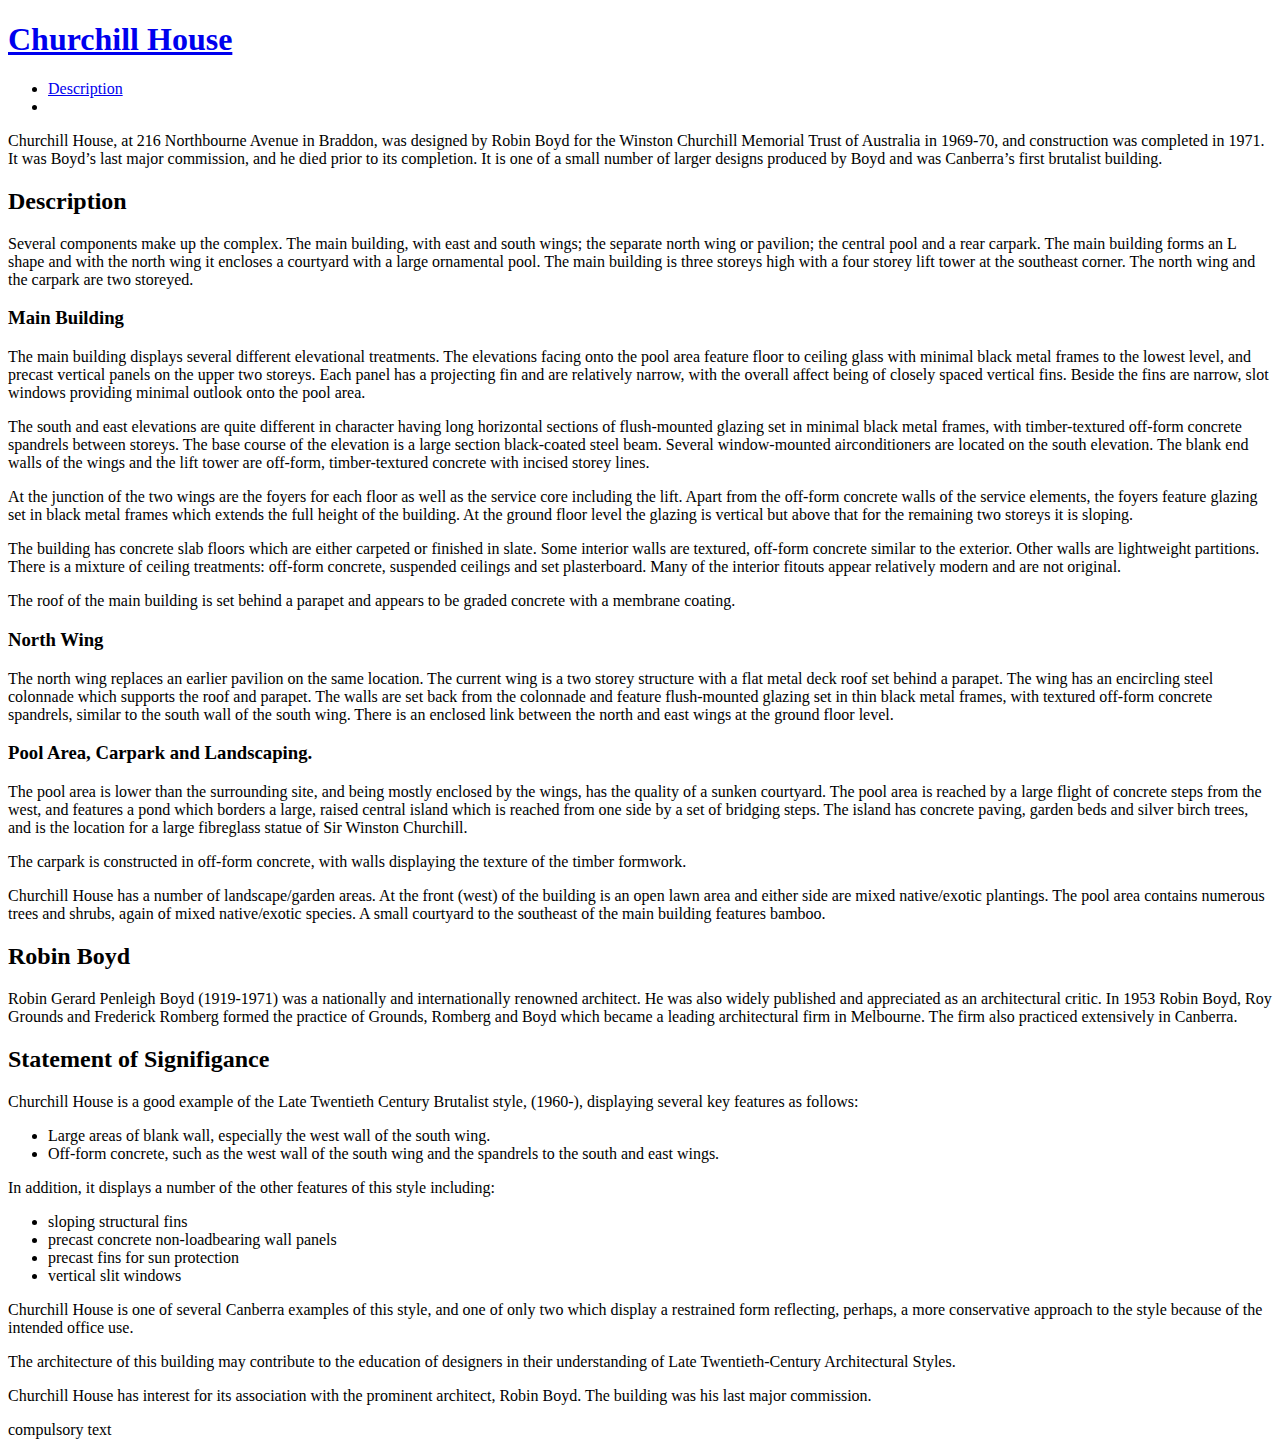
==== site/index.html @ 31e1cc90 "update - week 4" ====
<!DOCTYPE html>
<html lang="en">

<head>
	<title>Churchill House</title>
	<meta charset="utf-8">
	<!-- Meta tag to specify character set - the characters used to display text (encoding) -->
</head>

<body>

	<header>
		<h1><a href="index.html">Churchill House</a></h1>
		<ul>
			<li><a href="description.html">Description</a></li>
			<li></li>
		</ul>
	</header>

	<main>

		<p>Churchill House, at 216 Northbourne Avenue in Braddon, was designed by Robin Boyd for the Winston Churchill Memorial Trust of Australia in 1969-70, and construction was completed in 1971. It was Boyd’s last major commission, and he died prior to its completion. It is one of a small number of larger designs produced by Boyd and was Canberra’s first brutalist building.</p>

		<h2>Description</h2>

		<p>Several components make up the complex. The main building, with east and south wings; the separate north wing or pavilion; the central pool and a rear carpark. The main building forms an L shape and with the north wing it encloses a courtyard with a large ornamental pool. The main building is three storeys high with a four storey lift tower at the southeast corner. The north wing and the carpark are two storeyed.</p>

		<h3>Main Building</h3>

		<p>The main building displays several different elevational treatments. The elevations facing onto the pool area feature floor to ceiling glass with minimal black metal frames to the lowest level, and precast vertical panels on the upper two storeys. Each panel has a projecting fin and are relatively narrow, with the overall affect being of closely spaced vertical fins. Beside the fins are narrow, slot windows providing minimal outlook onto the pool area.</p>

		<p>The south and east elevations are quite different in character having long horizontal sections of flush-mounted glazing set in minimal black metal frames, with timber-textured off-form concrete spandrels between storeys. The base course of the elevation is a large section black-coated steel beam. Several window-mounted airconditioners are located on the south elevation. The blank end walls of the wings and the lift tower are off-form, timber-textured concrete with incised storey lines.</p>

		<p>At the junction of the two wings are the foyers for each floor as well as the service core including the lift. Apart from the off-form concrete walls of the service elements, the foyers feature glazing set in black metal frames which extends the full height of the building. At the ground floor level the glazing is vertical but above that for the remaining two storeys it is sloping.</p>

		<p>The building has concrete slab floors which are either carpeted or finished in slate. Some interior walls are textured, off-form concrete similar to the exterior. Other walls are lightweight partitions. There is a mixture of ceiling treatments: off-form concrete, suspended ceilings and set plasterboard. Many of the interior fitouts appear relatively modern and are not original.</p>

		<p>The roof of the main building is set behind a parapet and appears to be graded concrete with a membrane coating.</p>


		<h3>North Wing</h3>

		<p>The north wing replaces an earlier pavilion on the same location. The current wing is a two storey structure with a flat metal deck roof set behind a parapet. The wing has an encircling steel colonnade which supports the roof and parapet. The walls are set back from the colonnade and feature flush-mounted glazing set in thin black metal frames, with textured off-form concrete spandrels, similar to the south wall of the south wing. There is an enclosed link between the north and east wings at the ground floor level.</p>


		<h3>Pool Area, Carpark and Landscaping.</h3>

		<p>The pool area is lower than the surrounding site, and being mostly enclosed by the wings, has the quality of a sunken courtyard. The pool area is reached by a large flight of concrete steps from the west, and features a pond which borders a large, raised central island which is reached from one side by a set of bridging steps. The island has concrete paving, garden beds and silver birch trees, and is the location for a large fibreglass statue of Sir Winston Churchill.</p>

		<p>The carpark is constructed in off-form concrete, with walls displaying the texture of the timber formwork.</p>

		<p>Churchill House has a number of landscape/garden areas. At the front (west) of the building is an open lawn area and either side are mixed native/exotic plantings. The pool area contains numerous trees and shrubs, again of mixed native/exotic species. A small courtyard to the southeast of the main building features bamboo.</p>

		<h2>Robin Boyd</h2>
		
		<p>Robin Gerard Penleigh Boyd (1919-1971) was a nationally and internationally renowned architect. He was also widely published and appreciated as an architectural critic. In 1953 Robin Boyd, Roy Grounds and Frederick Romberg formed the practice of Grounds, Romberg and Boyd which became a leading architectural firm in Melbourne. The firm also practiced extensively in Canberra.</p>

		<h2>Statement of Signifigance</h2>

		<p>Churchill House is a good example of the Late Twentieth Century Brutalist style, (1960-), displaying several key features as follows:</p>

		<ul>
			<li>Large areas of blank wall, especially the west wall of the south wing.</li>
			<li>Off-form concrete, such as the west wall of the south wing and the spandrels to the south and east wings.</li>
		</ul>

		<p>In addition, it displays a number of the other features of this style including:</p>
		<ul>
			<li>sloping structural fins</li>
			<li>precast concrete non-loadbearing wall panels</li>
			<li>precast fins for sun protection</li>
			<li>vertical slit windows</li>
		</ul>
		<p>Churchill House is one of several Canberra examples of this style, and one of only two which display a restrained form reflecting, perhaps, a more conservative approach to the style because of the intended office use.</p>

		<p>The architecture of this building may contribute to the education of designers in their understanding of Late Twentieth-Century Architectural Styles.</p>

		<p>Churchill House has interest for its association with the prominent architect, Robin Boyd. The building was his last major commission.</p>
	</main>

	<footer><p>compulsory text</p></footer>

</body>
</html>
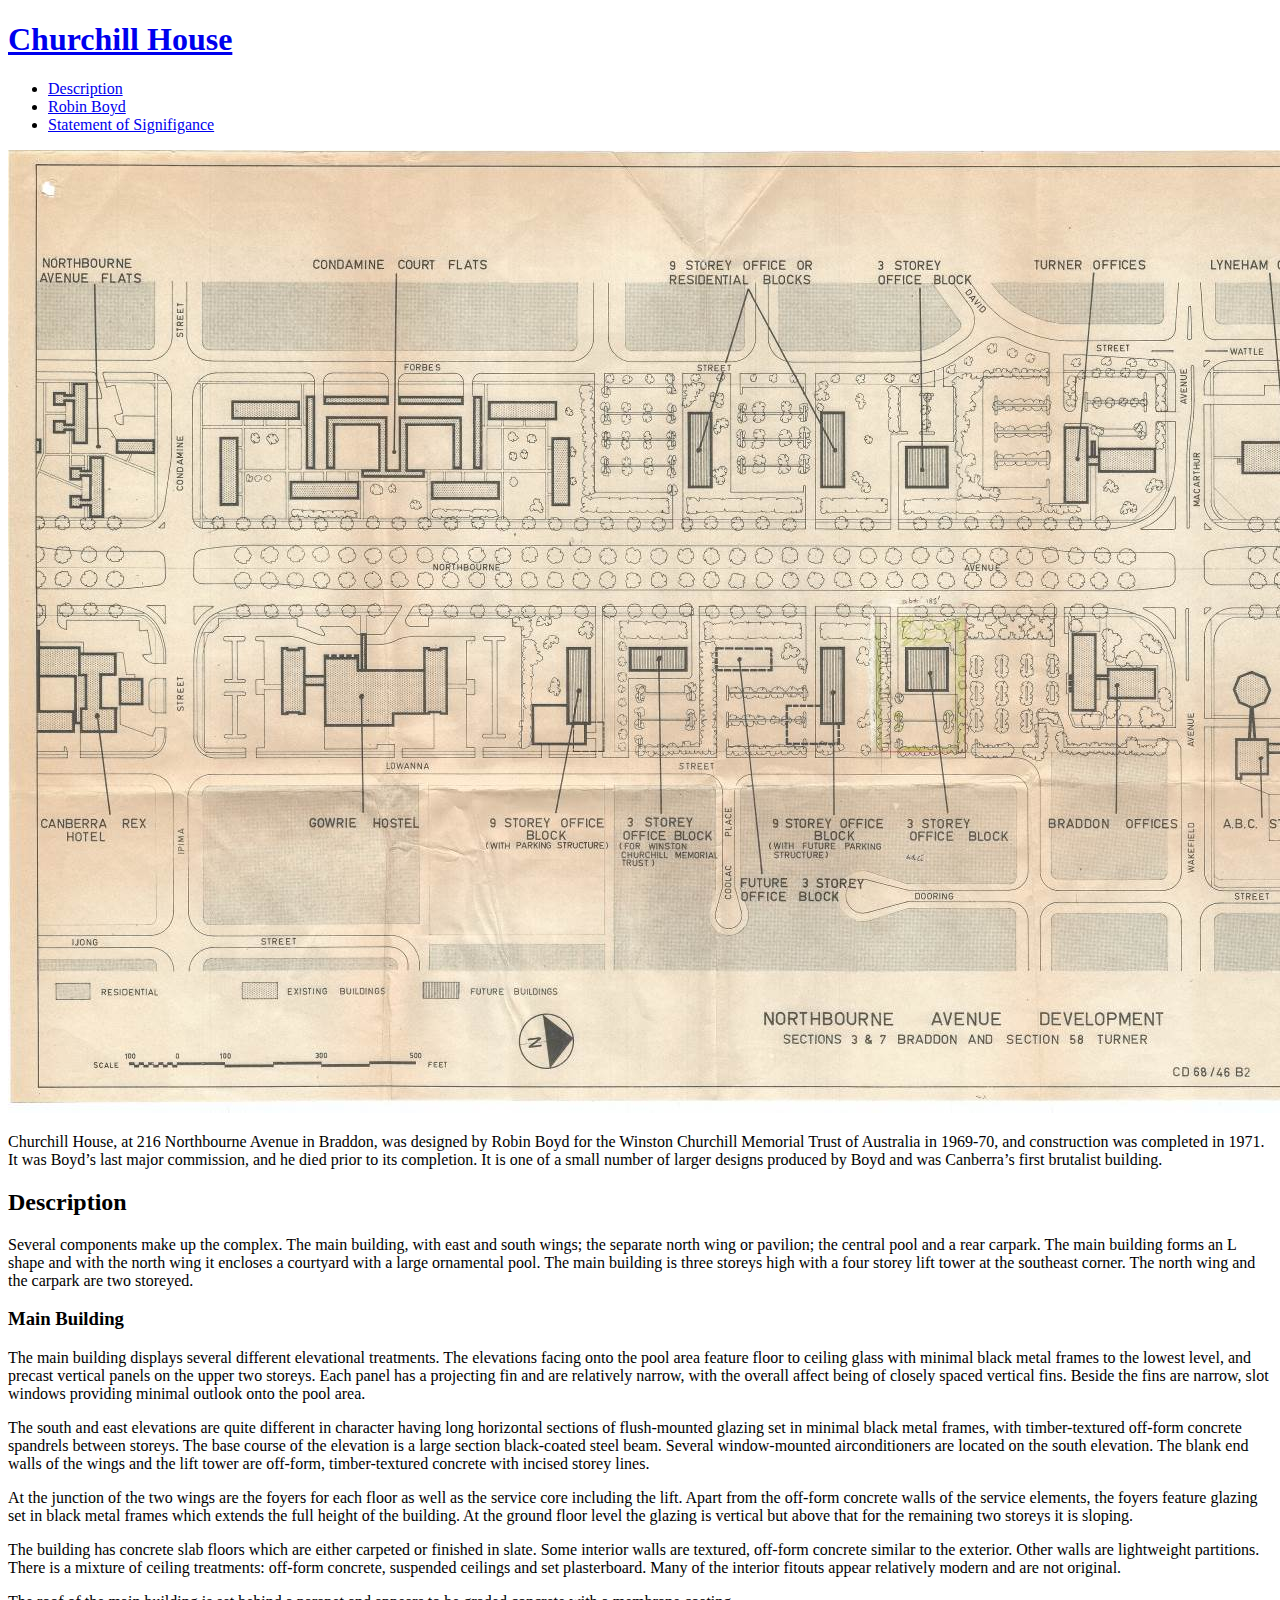
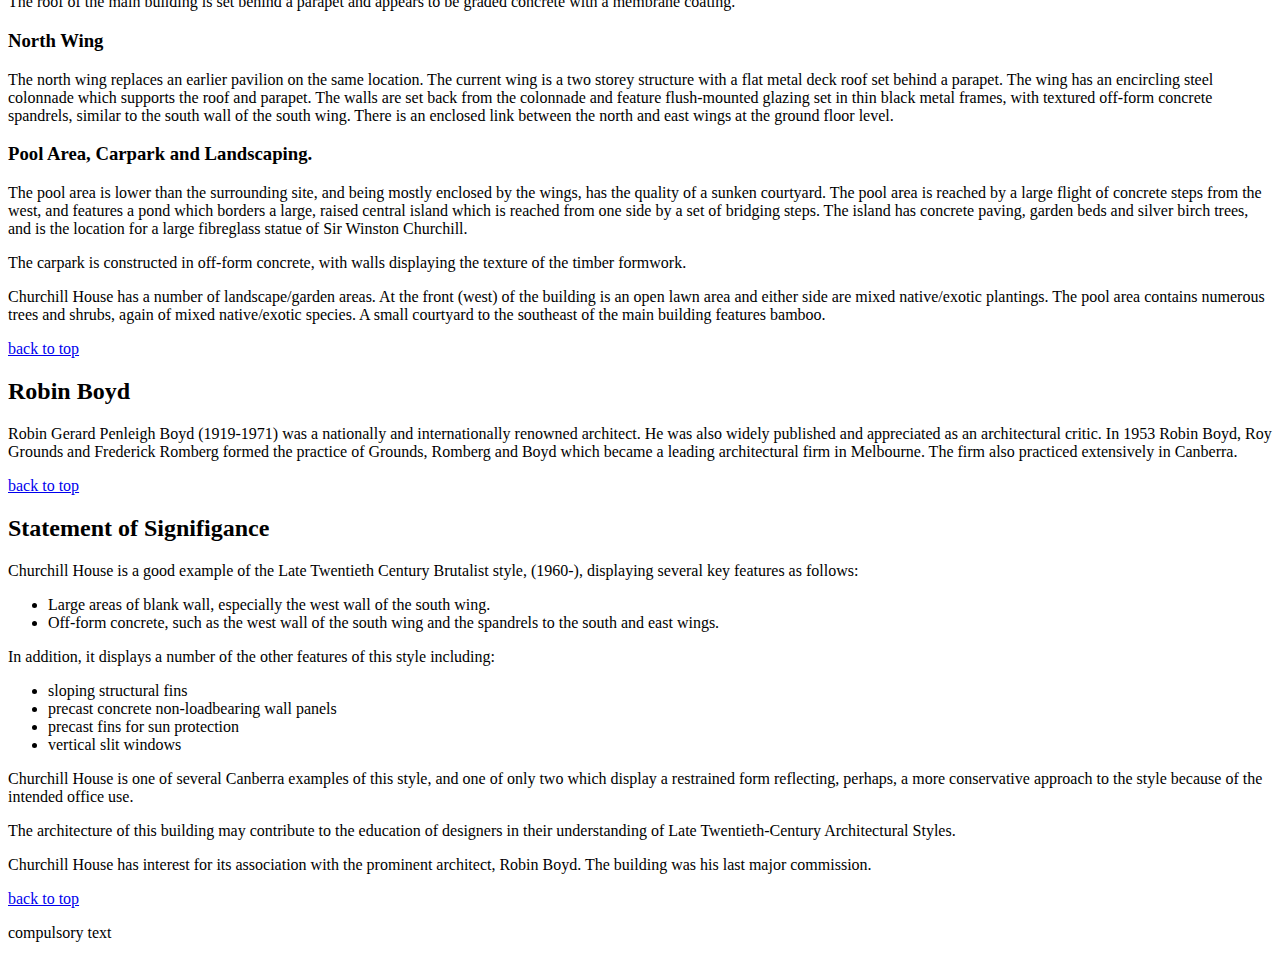
==== commit 5667d18f: "update week 5" ====
--- a/site/index.html
+++ b/site/index.html
@@ -12,70 +12,83 @@
 	<header>
 		<h1><a href="index.html">Churchill House</a></h1>
 		<ul>
-			<li><a href="description.html">Description</a></li>
-			<li></li>
+			<li><a href="#description">Description</a></li>
+			<li><a href="#robin-boyd">Robin Boyd</a></li>
+			<li><a href="#statement-of-signifigance">Statement of Signifigance</a></li>
 		</ul>
 	</header>
+
+	<div>
+		<img title="tooltip" alt="Churchill House development plan." src="assets/img/churchill-house-1.jpg">
+	</div>
 
 	<main>
 
 		<p>Churchill House, at 216 Northbourne Avenue in Braddon, was designed by Robin Boyd for the Winston Churchill Memorial Trust of Australia in 1969-70, and construction was completed in 1971. It was Boyd’s last major commission, and he died prior to its completion. It is one of a small number of larger designs produced by Boyd and was Canberra’s first brutalist building.</p>
+		
+		<section>
+			<h2 id="description">Description</h2>
 
-		<h2>Description</h2>
+			<p>Several components make up the complex. The main building, with east and south wings; the separate north wing or pavilion; the central pool and a rear carpark. The main building forms an L shape and with the north wing it encloses a courtyard with a large ornamental pool. The main building is three storeys high with a four storey lift tower at the southeast corner. The north wing and the carpark are two storeyed.</p>
 
-		<p>Several components make up the complex. The main building, with east and south wings; the separate north wing or pavilion; the central pool and a rear carpark. The main building forms an L shape and with the north wing it encloses a courtyard with a large ornamental pool. The main building is three storeys high with a four storey lift tower at the southeast corner. The north wing and the carpark are two storeyed.</p>
+			<h3>Main Building</h3>
 
-		<h3>Main Building</h3>
+			<p>The main building displays several different elevational treatments. The elevations facing onto the pool area feature floor to ceiling glass with minimal black metal frames to the lowest level, and precast vertical panels on the upper two storeys. Each panel has a projecting fin and are relatively narrow, with the overall affect being of closely spaced vertical fins. Beside the fins are narrow, slot windows providing minimal outlook onto the pool area.</p>
 
-		<p>The main building displays several different elevational treatments. The elevations facing onto the pool area feature floor to ceiling glass with minimal black metal frames to the lowest level, and precast vertical panels on the upper two storeys. Each panel has a projecting fin and are relatively narrow, with the overall affect being of closely spaced vertical fins. Beside the fins are narrow, slot windows providing minimal outlook onto the pool area.</p>
+			<p>The south and east elevations are quite different in character having long horizontal sections of flush-mounted glazing set in minimal black metal frames, with timber-textured off-form concrete spandrels between storeys. The base course of the elevation is a large section black-coated steel beam. Several window-mounted airconditioners are located on the south elevation. The blank end walls of the wings and the lift tower are off-form, timber-textured concrete with incised storey lines.</p>
 
-		<p>The south and east elevations are quite different in character having long horizontal sections of flush-mounted glazing set in minimal black metal frames, with timber-textured off-form concrete spandrels between storeys. The base course of the elevation is a large section black-coated steel beam. Several window-mounted airconditioners are located on the south elevation. The blank end walls of the wings and the lift tower are off-form, timber-textured concrete with incised storey lines.</p>
+			<p>At the junction of the two wings are the foyers for each floor as well as the service core including the lift. Apart from the off-form concrete walls of the service elements, the foyers feature glazing set in black metal frames which extends the full height of the building. At the ground floor level the glazing is vertical but above that for the remaining two storeys it is sloping.</p>
 
-		<p>At the junction of the two wings are the foyers for each floor as well as the service core including the lift. Apart from the off-form concrete walls of the service elements, the foyers feature glazing set in black metal frames which extends the full height of the building. At the ground floor level the glazing is vertical but above that for the remaining two storeys it is sloping.</p>
+			<p>The building has concrete slab floors which are either carpeted or finished in slate. Some interior walls are textured, off-form concrete similar to the exterior. Other walls are lightweight partitions. There is a mixture of ceiling treatments: off-form concrete, suspended ceilings and set plasterboard. Many of the interior fitouts appear relatively modern and are not original.</p>
 
-		<p>The building has concrete slab floors which are either carpeted or finished in slate. Some interior walls are textured, off-form concrete similar to the exterior. Other walls are lightweight partitions. There is a mixture of ceiling treatments: off-form concrete, suspended ceilings and set plasterboard. Many of the interior fitouts appear relatively modern and are not original.</p>
-
-		<p>The roof of the main building is set behind a parapet and appears to be graded concrete with a membrane coating.</p>
+			<p>The roof of the main building is set behind a parapet and appears to be graded concrete with a membrane coating.</p>
 
 
-		<h3>North Wing</h3>
+			<h3>North Wing</h3>
 
-		<p>The north wing replaces an earlier pavilion on the same location. The current wing is a two storey structure with a flat metal deck roof set behind a parapet. The wing has an encircling steel colonnade which supports the roof and parapet. The walls are set back from the colonnade and feature flush-mounted glazing set in thin black metal frames, with textured off-form concrete spandrels, similar to the south wall of the south wing. There is an enclosed link between the north and east wings at the ground floor level.</p>
+			<p>The north wing replaces an earlier pavilion on the same location. The current wing is a two storey structure with a flat metal deck roof set behind a parapet. The wing has an encircling steel colonnade which supports the roof and parapet. The walls are set back from the colonnade and feature flush-mounted glazing set in thin black metal frames, with textured off-form concrete spandrels, similar to the south wall of the south wing. There is an enclosed link between the north and east wings at the ground floor level.</p>
 
 
-		<h3>Pool Area, Carpark and Landscaping.</h3>
+			<h3>Pool Area, Carpark and Landscaping.</h3>
 
-		<p>The pool area is lower than the surrounding site, and being mostly enclosed by the wings, has the quality of a sunken courtyard. The pool area is reached by a large flight of concrete steps from the west, and features a pond which borders a large, raised central island which is reached from one side by a set of bridging steps. The island has concrete paving, garden beds and silver birch trees, and is the location for a large fibreglass statue of Sir Winston Churchill.</p>
+			<p>The pool area is lower than the surrounding site, and being mostly enclosed by the wings, has the quality of a sunken courtyard. The pool area is reached by a large flight of concrete steps from the west, and features a pond which borders a large, raised central island which is reached from one side by a set of bridging steps. The island has concrete paving, garden beds and silver birch trees, and is the location for a large fibreglass statue of Sir Winston Churchill.</p>
 
-		<p>The carpark is constructed in off-form concrete, with walls displaying the texture of the timber formwork.</p>
+			<p>The carpark is constructed in off-form concrete, with walls displaying the texture of the timber formwork.</p>
 
-		<p>Churchill House has a number of landscape/garden areas. At the front (west) of the building is an open lawn area and either side are mixed native/exotic plantings. The pool area contains numerous trees and shrubs, again of mixed native/exotic species. A small courtyard to the southeast of the main building features bamboo.</p>
+			<p>Churchill House has a number of landscape/garden areas. At the front (west) of the building is an open lawn area and either side are mixed native/exotic plantings. The pool area contains numerous trees and shrubs, again of mixed native/exotic species. A small courtyard to the southeast of the main building features bamboo.</p>
+			<a href="#">back to top</a>
+		</section>
+		<section>
+			<h2 id="robin-boyd">Robin Boyd</h2>
+			
+			<p>Robin Gerard Penleigh Boyd (1919-1971) was a nationally and internationally renowned architect. He was also widely published and appreciated as an architectural critic. In 1953 Robin Boyd, Roy Grounds and Frederick Romberg formed the practice of Grounds, Romberg and Boyd which became a leading architectural firm in Melbourne. The firm also practiced extensively in Canberra.</p>
+			<a href="#">back to top</a>
+		</section>
+		<section>
+			<h2 id="statement-of-signifigance" class="">Statement of Signifigance</h2>
 
-		<h2>Robin Boyd</h2>
-		
-		<p>Robin Gerard Penleigh Boyd (1919-1971) was a nationally and internationally renowned architect. He was also widely published and appreciated as an architectural critic. In 1953 Robin Boyd, Roy Grounds and Frederick Romberg formed the practice of Grounds, Romberg and Boyd which became a leading architectural firm in Melbourne. The firm also practiced extensively in Canberra.</p>
+			<p>Churchill House is a good example of the Late Twentieth Century Brutalist style, (1960-), displaying several key features as follows:</p>
 
-		<h2>Statement of Signifigance</h2>
+			<ul>
+				<li>Large areas of blank wall, especially the west wall of the south wing.</li>
+				<li>Off-form concrete, such as the west wall of the south wing and the spandrels to the south and east wings.</li>
+			</ul>
 
-		<p>Churchill House is a good example of the Late Twentieth Century Brutalist style, (1960-), displaying several key features as follows:</p>
+			<p>In addition, it displays a number of the other features of this style including:</p>
+			<ul>
+				<li>sloping structural fins</li>
+				<li>precast concrete non-loadbearing wall panels</li>
+				<li>precast fins for sun protection</li>
+				<li>vertical slit windows</li>
+			</ul>
+			<p>Churchill House is one of several Canberra examples of this style, and one of only two which display a restrained form reflecting, perhaps, a more conservative approach to the style because of the intended office use.</p>
 
-		<ul>
-			<li>Large areas of blank wall, especially the west wall of the south wing.</li>
-			<li>Off-form concrete, such as the west wall of the south wing and the spandrels to the south and east wings.</li>
-		</ul>
+			<p>The architecture of this building may contribute to the education of designers in their understanding of Late Twentieth-Century Architectural Styles.</p>
 
-		<p>In addition, it displays a number of the other features of this style including:</p>
-		<ul>
-			<li>sloping structural fins</li>
-			<li>precast concrete non-loadbearing wall panels</li>
-			<li>precast fins for sun protection</li>
-			<li>vertical slit windows</li>
-		</ul>
-		<p>Churchill House is one of several Canberra examples of this style, and one of only two which display a restrained form reflecting, perhaps, a more conservative approach to the style because of the intended office use.</p>
+			<p>Churchill House has interest for its association with the prominent architect, Robin Boyd. The building was his last major commission.</p>
 
-		<p>The architecture of this building may contribute to the education of designers in their understanding of Late Twentieth-Century Architectural Styles.</p>
-
-		<p>Churchill House has interest for its association with the prominent architect, Robin Boyd. The building was his last major commission.</p>
+			<a href="#">back to top</a>
+		</section>	
 	</main>
 
 	<footer><p>compulsory text</p></footer>
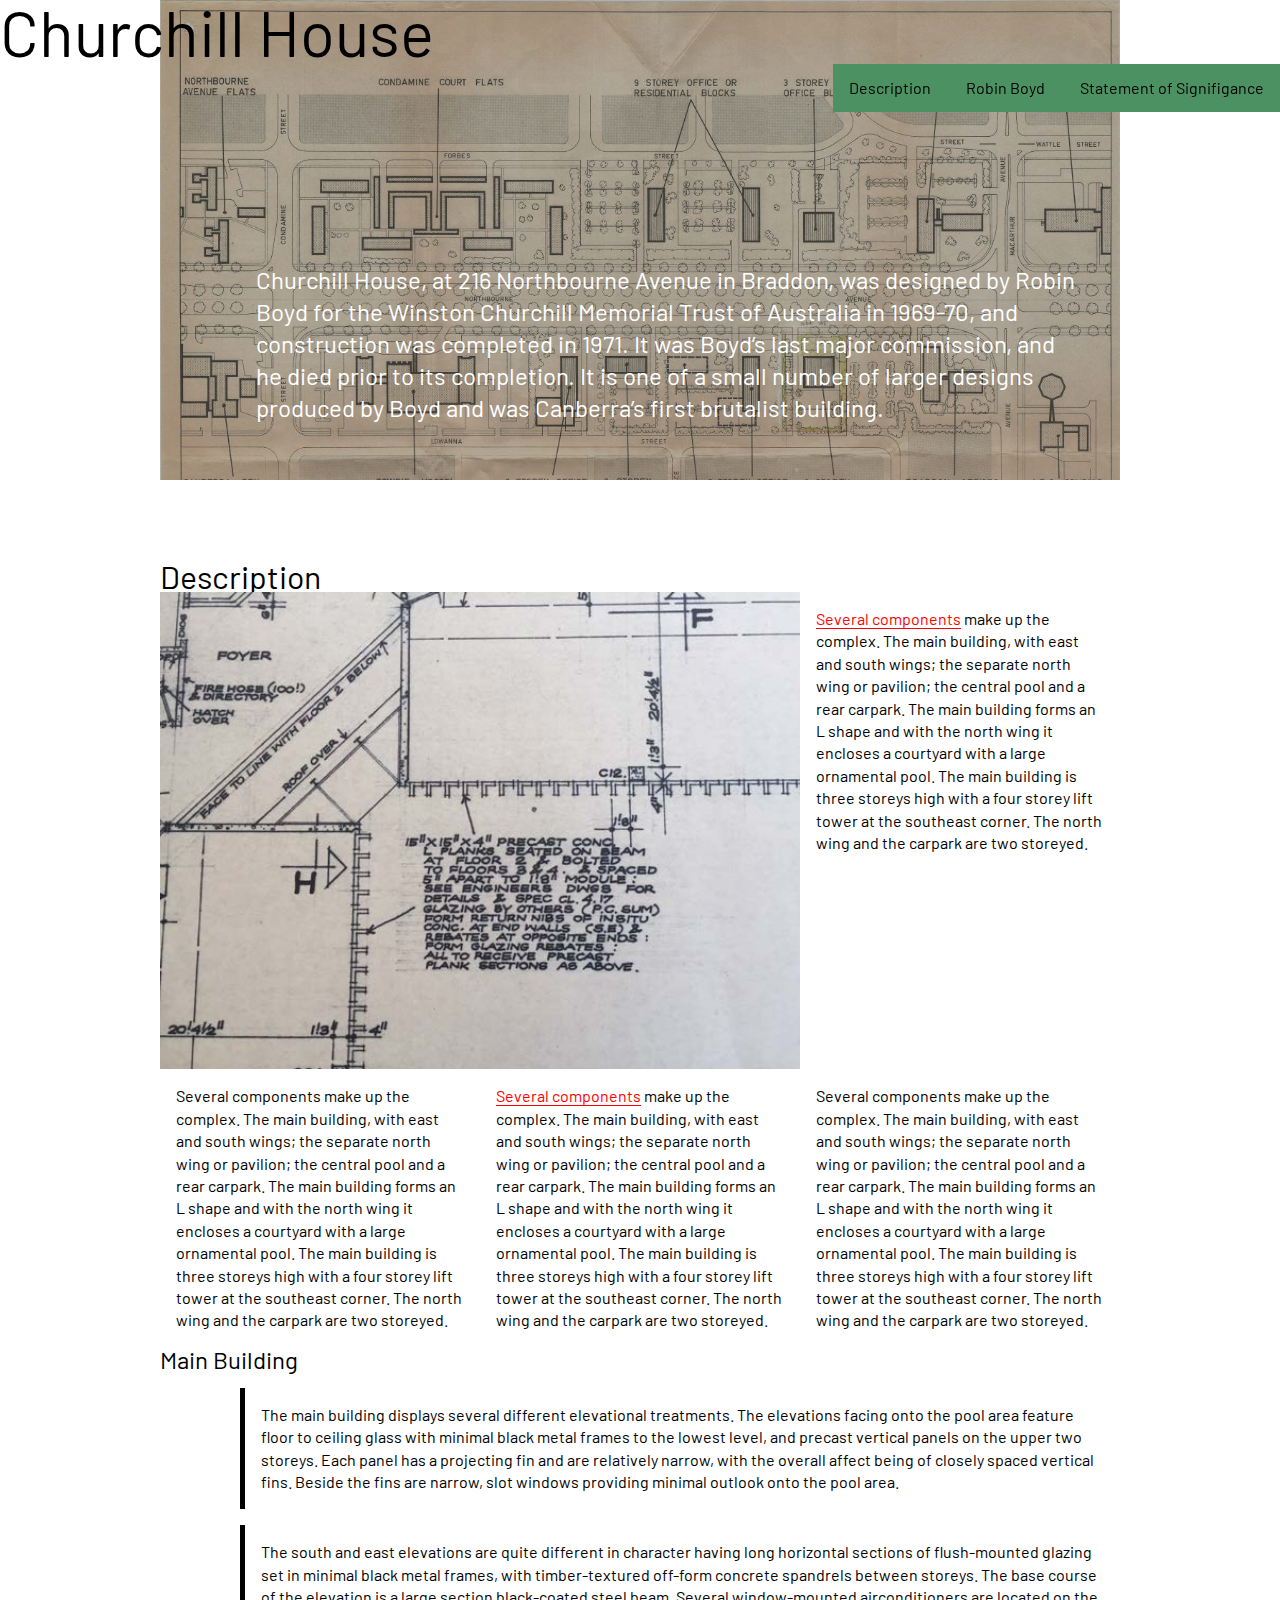
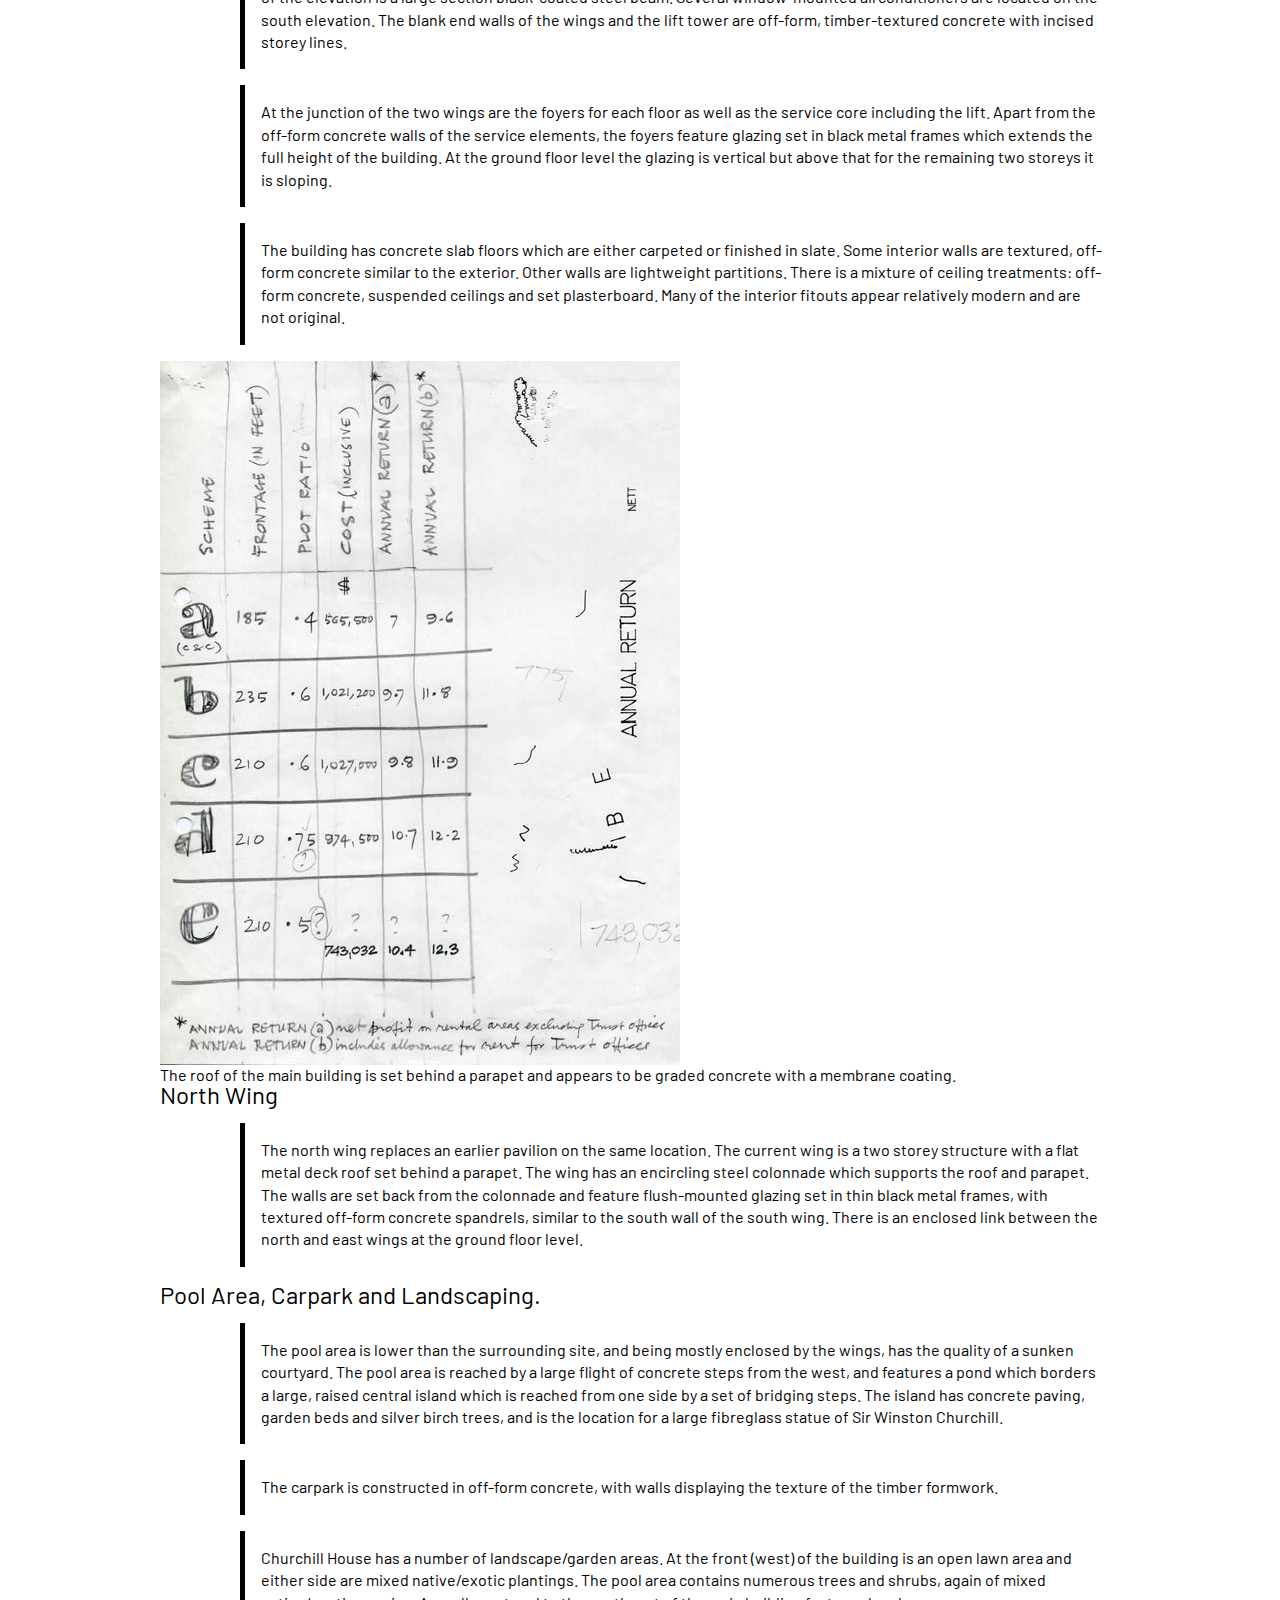
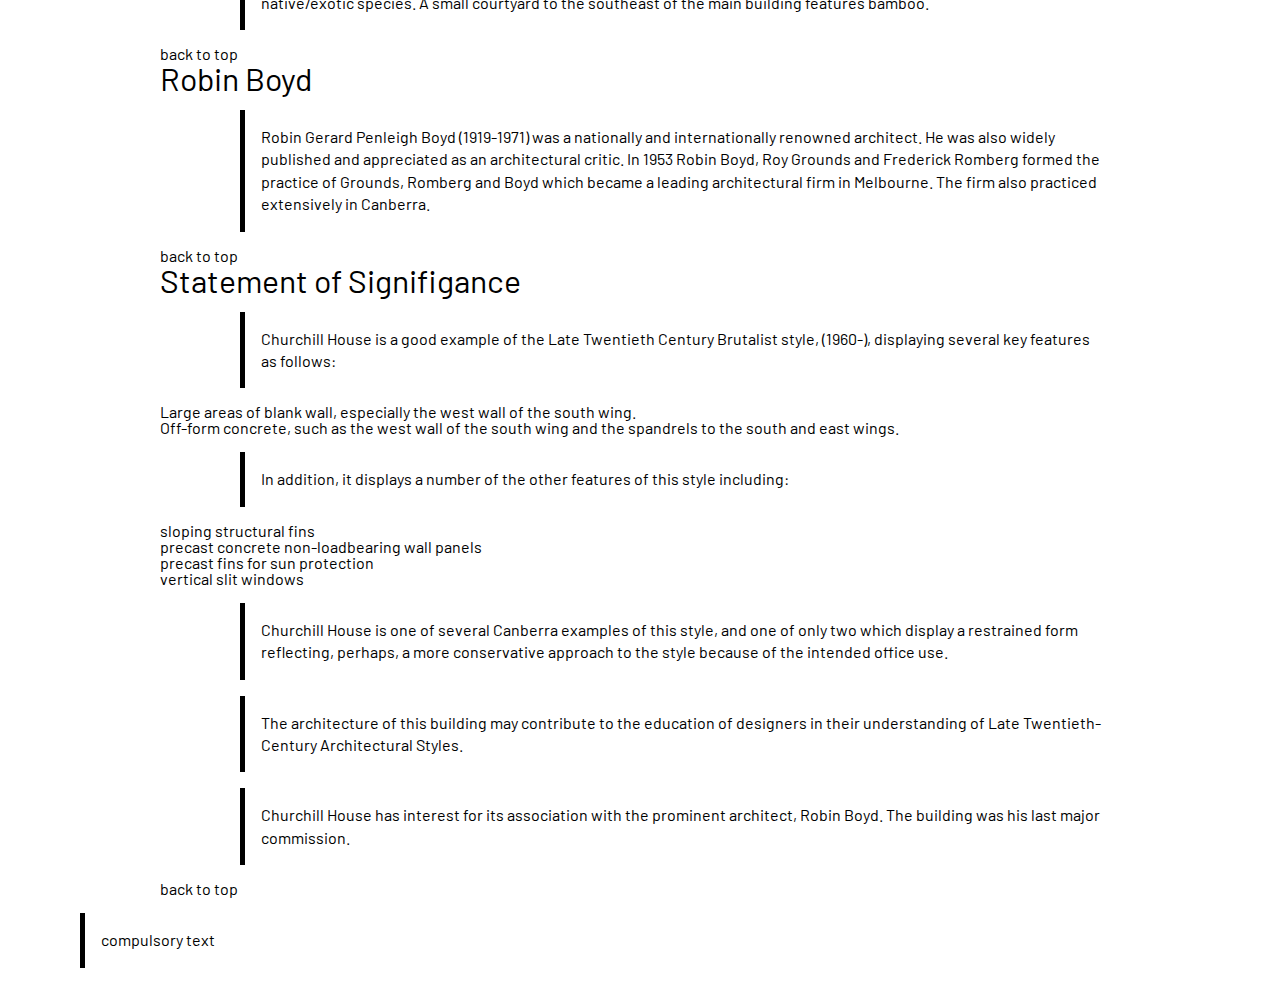
==== commit 06f9cbf8: "Week 9" ====
--- a/site/index.html
+++ b/site/index.html
@@ -1,37 +1,42 @@
 <!DOCTYPE html>
 <html lang="en">
-
 <head>
 	<title>Churchill House</title>
-	<meta charset="utf-8">
-	<!-- Meta tag to specify character set - the characters used to display text (encoding) -->
+	<meta charset="utf-8"><!-- Meta tag to specify character set - the characters used to display text (encoding) -->
+	<meta name="viewport" content="width=device-width, initial-scale=1.0">
+	<link rel="icon" href="assets/img/favicon.ico" type="image/x-icon"><!-- favicon for display next to page name in tabs and bookmarks -->
+	<link href="assets/css/style.css" rel="stylesheet"><!-- code to link page to stylesheet (CSS file) -->
 </head>
 
 <body>
-
 	<header>
 		<h1><a href="index.html">Churchill House</a></h1>
-		<ul>
-			<li><a href="#description">Description</a></li>
-			<li><a href="#robin-boyd">Robin Boyd</a></li>
-			<li><a href="#statement-of-signifigance">Statement of Signifigance</a></li>
-		</ul>
+		<nav>
+			<ul>
+				<li><a href="#description">Description</a></li>
+				<li><a href="#robin-boyd">Robin Boyd</a></li>
+				<li><a href="#statement-of-signifigance">Statement of Signifigance</a></li>
+			</ul>
+		</nav>		
 	</header>
 
-	<div>
-		<img title="tooltip" alt="Churchill House development plan." src="assets/img/churchill-house-1.jpg">
-	</div>
+	<main>
+		<div class="row-hero">
+			<img title="tooltip" alt="Churchill House development plan." src="assets/img/churchill-house-1.jpg">
+			<p>Churchill House, at 216 Northbourne Avenue in Braddon, was designed by Robin Boyd for the Winston Churchill Memorial Trust of Australia in 1969-70, and construction was completed in 1971. It was Boyd’s last major commission, and he died prior to its completion. It is one of a small number of larger designs produced by Boyd and was Canberra’s first brutalist building.</p>
+		</div>
+		
+		<section id="description">
+			<h2>Description</h2>
+			<div class="grid">
+				<img class="grid-item" src="assets/img/churchill-house-8.jpg">
+				<p><a href="#">Several components</a> make up the complex. The main building, with east and south wings; the separate north wing or pavilion; the central pool and a rear carpark. The main building forms an L shape and with the north wing it encloses a courtyard with a large ornamental pool. The main building is three storeys high with a four storey lift tower at the southeast corner. The north wing and the carpark are two storeyed.</p>
+				<p>Several components make up the complex. The main building, with east and south wings; the separate north wing or pavilion; the central pool and a rear carpark. The main building forms an L shape and with the north wing it encloses a courtyard with a large ornamental pool. The main building is three storeys high with a four storey lift tower at the southeast corner. The north wing and the carpark are two storeyed.</p>
+				<p><a href="#">Several components</a> make up the complex. The main building, with east and south wings; the separate north wing or pavilion; the central pool and a rear carpark. The main building forms an L shape and with the north wing it encloses a courtyard with a large ornamental pool. The main building is three storeys high with a four storey lift tower at the southeast corner. The north wing and the carpark are two storeyed.</p>
+				<p>Several components make up the complex. The main building, with east and south wings; the separate north wing or pavilion; the central pool and a rear carpark. The main building forms an L shape and with the north wing it encloses a courtyard with a large ornamental pool. The main building is three storeys high with a four storey lift tower at the southeast corner. The north wing and the carpark are two storeyed.</p>
+			</div>
 
-	<main>
-
-		<p>Churchill House, at 216 Northbourne Avenue in Braddon, was designed by Robin Boyd for the Winston Churchill Memorial Trust of Australia in 1969-70, and construction was completed in 1971. It was Boyd’s last major commission, and he died prior to its completion. It is one of a small number of larger designs produced by Boyd and was Canberra’s first brutalist building.</p>
-		
-		<section>
-			<h2 id="description">Description</h2>
-
-			<p>Several components make up the complex. The main building, with east and south wings; the separate north wing or pavilion; the central pool and a rear carpark. The main building forms an L shape and with the north wing it encloses a courtyard with a large ornamental pool. The main building is three storeys high with a four storey lift tower at the southeast corner. The north wing and the carpark are two storeyed.</p>
-
-			<h3>Main Building</h3>
+			<h3 class="">Main Building</h3>
 
 			<p>The main building displays several different elevational treatments. The elevations facing onto the pool area feature floor to ceiling glass with minimal black metal frames to the lowest level, and precast vertical panels on the upper two storeys. Each panel has a projecting fin and are relatively narrow, with the overall affect being of closely spaced vertical fins. Beside the fins are narrow, slot windows providing minimal outlook onto the pool area.</p>
 
@@ -41,13 +46,14 @@
 
 			<p>The building has concrete slab floors which are either carpeted or finished in slate. Some interior walls are textured, off-form concrete similar to the exterior. Other walls are lightweight partitions. There is a mixture of ceiling treatments: off-form concrete, suspended ceilings and set plasterboard. Many of the interior fitouts appear relatively modern and are not original.</p>
 
-			<p>The roof of the main building is set behind a parapet and appears to be graded concrete with a membrane coating.</p>
-
+			<figure class="">
+				<img src="assets/img/churchill-house-2.jpg">
+				<figcaption>The roof of the main building is set behind a parapet and appears to be graded concrete with a membrane coating.</figcaption>
+			</figure>
 
 			<h3>North Wing</h3>
 
 			<p>The north wing replaces an earlier pavilion on the same location. The current wing is a two storey structure with a flat metal deck roof set behind a parapet. The wing has an encircling steel colonnade which supports the roof and parapet. The walls are set back from the colonnade and feature flush-mounted glazing set in thin black metal frames, with textured off-form concrete spandrels, similar to the south wall of the south wing. There is an enclosed link between the north and east wings at the ground floor level.</p>
-
 
 			<h3>Pool Area, Carpark and Landscaping.</h3>
 
@@ -64,8 +70,8 @@
 			<p>Robin Gerard Penleigh Boyd (1919-1971) was a nationally and internationally renowned architect. He was also widely published and appreciated as an architectural critic. In 1953 Robin Boyd, Roy Grounds and Frederick Romberg formed the practice of Grounds, Romberg and Boyd which became a leading architectural firm in Melbourne. The firm also practiced extensively in Canberra.</p>
 			<a href="#">back to top</a>
 		</section>
-		<section>
-			<h2 id="statement-of-signifigance" class="">Statement of Signifigance</h2>
+		<section id="statement-of-signifigance">
+			<h2 class="">Statement of Signifigance</h2>
 
 			<p>Churchill House is a good example of the Late Twentieth Century Brutalist style, (1960-), displaying several key features as follows:</p>
 
@@ -75,7 +81,7 @@
 			</ul>
 
 			<p>In addition, it displays a number of the other features of this style including:</p>
-			<ul>
+			<ul class="">
 				<li>sloping structural fins</li>
 				<li>precast concrete non-loadbearing wall panels</li>
 				<li>precast fins for sun protection</li>
--- a/site/assets/css/style.css
+++ b/site/assets/css/style.css
@@ -0,0 +1,160 @@
+/* 
+Notes:
+- Needs grids
+*/
+
+@import 'reset.css'; /* Meyer reset */
+
+@import url('https://fonts.googleapis.com/css2?family=Source+Sans+Pro:ital,wght@0,400;0,700;1,400;1,700&family=Wallpoet&display=swap');
+@import url('https://fonts.googleapis.com/css2?family=Barlow:ital,wght@0,400;0,700;1,400;1,700&display=swap');
+
+/* 
+CONTENTS
+1. elements
+2. classes / IDs
+3. etc.
+4. media queries
+*/
+
+/* 1 elements ============================ */
+
+html{}
+
+body{
+    font-size: 16px;
+    font-family: 'Barlow', sans-serif;
+}
+
+a{
+    color: inherit;
+    text-decoration: none;
+}
+a:hover{
+}
+
+h1{
+    font-size: 4rem;
+    display: inline-block;
+    vertical-align: top;
+}
+h2{
+    font-size: 2rem;
+}
+h3{
+    font-size: 1.5rem;
+}
+
+p{
+    line-height: 1.4rem;
+    font-size: 1rem;
+    font-weight: 400;
+    padding: 1rem;
+    border-left: 5px solid #000;
+    margin: 1rem 0 1rem 5rem;
+}
+p a{
+    color: #f00;
+    border-bottom: 1px solid #f00;
+}
+p a:hover{
+
+}
+
+img{
+    max-width: 100%;    
+}
+
+header{ 
+    /* background-image: url(../img/churchill-house-2.jpg); */
+    position: fixed;
+    top: 0;
+    width: 100%;
+}
+nav{
+    display: inline-block;
+    width: 100%;
+    text-align: right;
+}
+    nav ul{
+        display: inline-block;
+        background: rgb(75, 145, 98);
+    }
+    nav li{
+        display: inline-block;
+        padding: 1rem;
+    }
+    nav a:hover{
+        color: #fff;
+    }
+
+main{
+    max-width: 960px;
+    margin: 0 auto;
+}
+
+/* 2 classes / IDs ============================ */
+
+.grid{
+    display: grid;
+    grid-template-columns: 1fr 1fr 1fr;
+}
+.grid p{
+    margin: 0;
+    border: 0;
+}
+.grid img{
+    grid-column: 1 / 3;
+    width: 100%;
+}
+
+#grid-visualisation{
+    display: grid;
+    grid-template-columns: minmax(1rem auto) repeat(12, minmax(0, 100px)) minmax(1rem auto);
+    grid-column-gap: 1rem;
+    position: absolute;
+    top:0;
+    left:0;
+    width: 100%;
+    height: 100vh;
+}
+#grid-visualisation div{
+    background: #0000ff33;
+    /* grid-column: 1/3; */
+}
+
+.row-hero{
+    margin-bottom: 5rem;
+    width: 100%;
+    height: 30rem;
+    overflow: hidden;
+    position: relative;
+    z-index: -5;
+    background: #000;
+}
+.row-hero img{
+    opacity: 0.7;
+}
+.row-hero p{
+    position: absolute;
+    right: 1.5rem;
+    bottom: 1.5rem;
+    max-width: 60ch;
+    color: #fff;
+    font-size: 1.5rem;
+    line-height: 2rem;
+    border: 0;
+}
+/* 3 etc. */
+/* 4 Media queries - put them last to avoid cascade issues */
+
+@media screen and (max-width: 900px) {
+    .grid{
+        grid-template-columns: 1fr 1fr;
+    }
+}
+@media screen and (max-width: 600px) {
+    .grid{
+        display: initial;
+        /* grid-template-columns: 1fr; */
+    }
+}
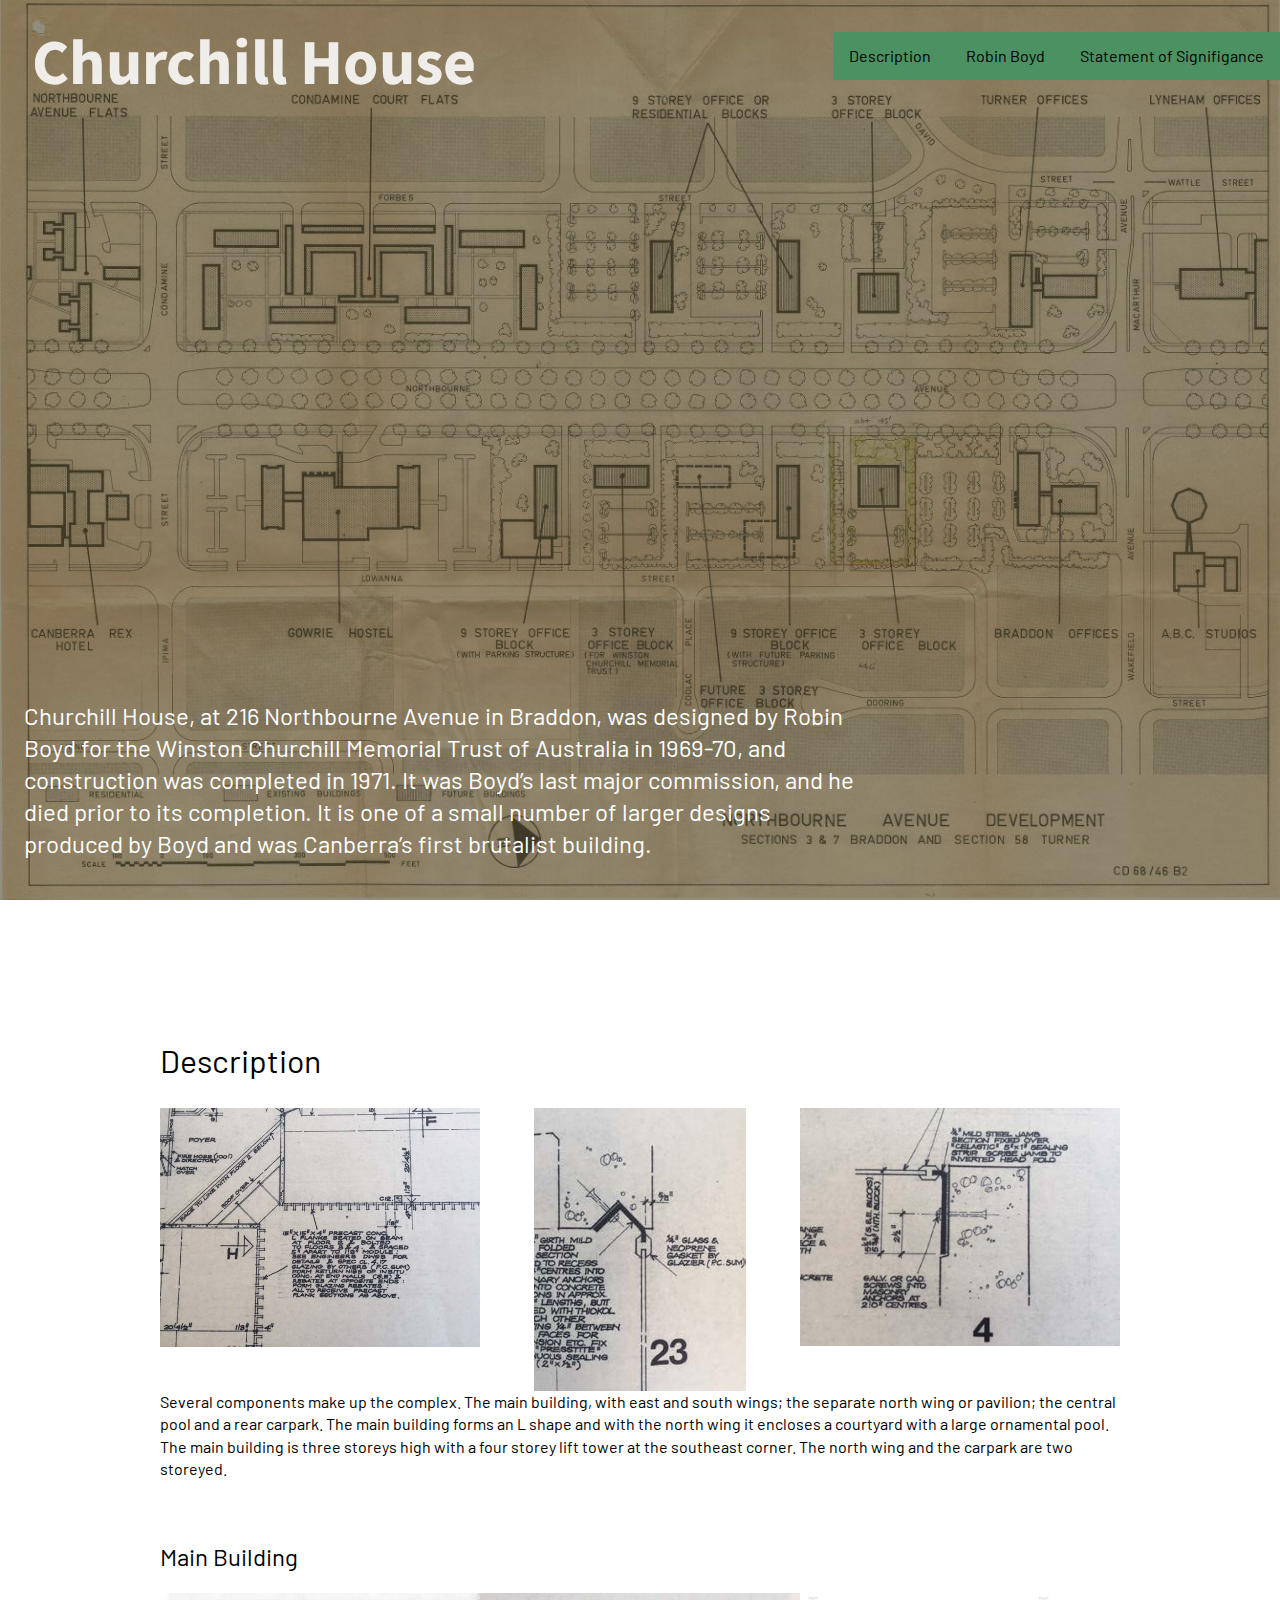
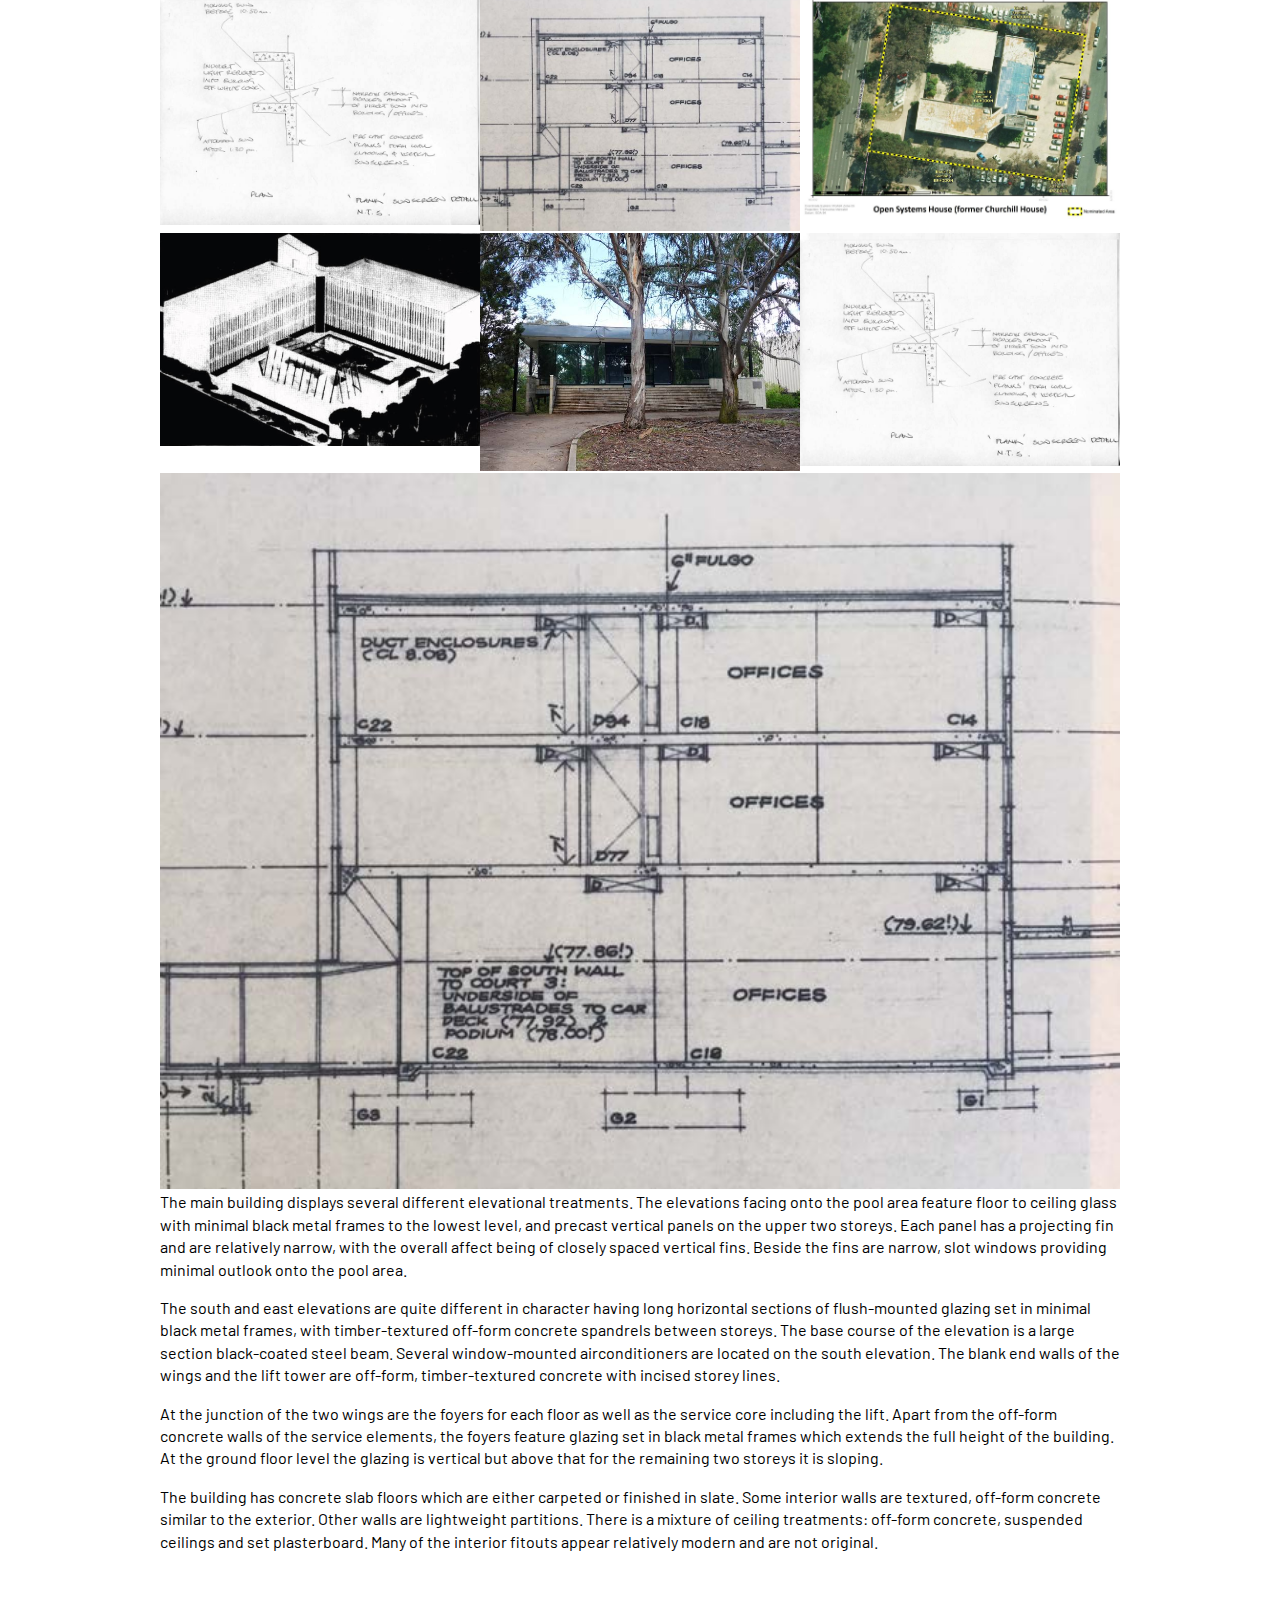
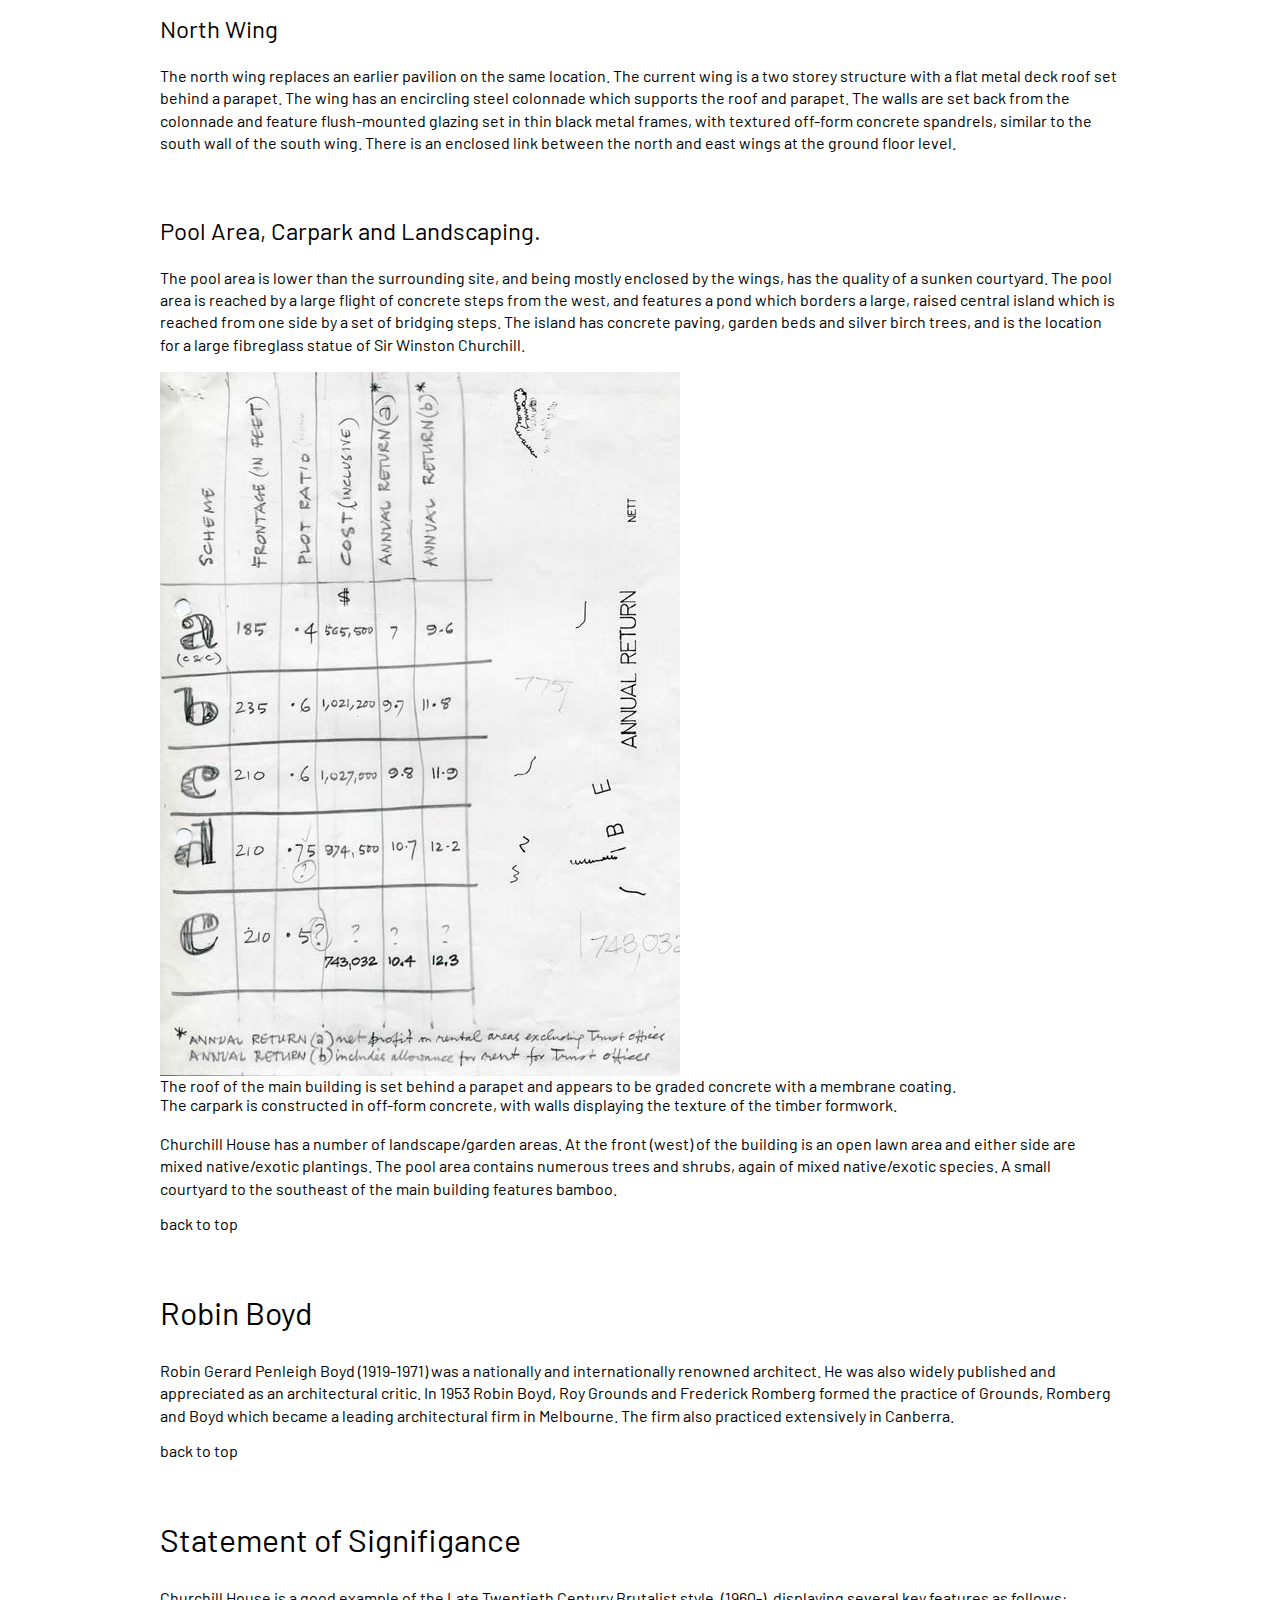
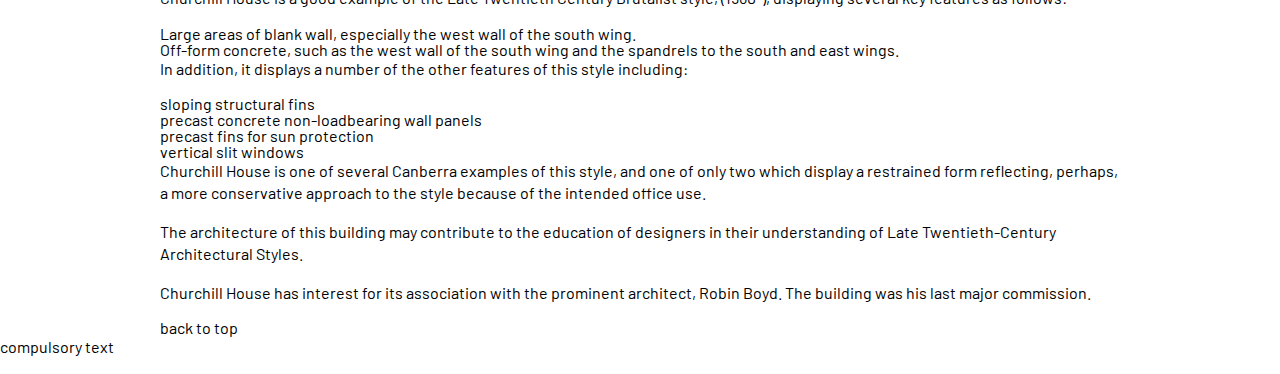
==== commit 116bea22: "Week 10" ====
--- a/site/index.html
+++ b/site/index.html
@@ -20,24 +20,35 @@
 		</nav>		
 	</header>
 
+	<div class="row-hero">
+		<img title="tooltip" alt="Churchill House development plan." src="assets/img/churchill-house-1.jpg">
+		<p>Churchill House, at 216 Northbourne Avenue in Braddon, was designed by Robin Boyd for the Winston Churchill Memorial Trust of Australia in 1969-70, and construction was completed in 1971. It was Boyd’s last major commission, and he died prior to its completion. It is one of a small number of larger designs produced by Boyd and was Canberra’s first brutalist building.</p>
+	</div>
+
 	<main>
-		<div class="row-hero">
-			<img title="tooltip" alt="Churchill House development plan." src="assets/img/churchill-house-1.jpg">
-			<p>Churchill House, at 216 Northbourne Avenue in Braddon, was designed by Robin Boyd for the Winston Churchill Memorial Trust of Australia in 1969-70, and construction was completed in 1971. It was Boyd’s last major commission, and he died prior to its completion. It is one of a small number of larger designs produced by Boyd and was Canberra’s first brutalist building.</p>
-		</div>
+		
 		
 		<section id="description">
 			<h2>Description</h2>
 			<div class="grid">
-				<img class="grid-item" src="assets/img/churchill-house-8.jpg">
-				<p><a href="#">Several components</a> make up the complex. The main building, with east and south wings; the separate north wing or pavilion; the central pool and a rear carpark. The main building forms an L shape and with the north wing it encloses a courtyard with a large ornamental pool. The main building is three storeys high with a four storey lift tower at the southeast corner. The north wing and the carpark are two storeyed.</p>
-				<p>Several components make up the complex. The main building, with east and south wings; the separate north wing or pavilion; the central pool and a rear carpark. The main building forms an L shape and with the north wing it encloses a courtyard with a large ornamental pool. The main building is three storeys high with a four storey lift tower at the southeast corner. The north wing and the carpark are two storeyed.</p>
-				<p><a href="#">Several components</a> make up the complex. The main building, with east and south wings; the separate north wing or pavilion; the central pool and a rear carpark. The main building forms an L shape and with the north wing it encloses a courtyard with a large ornamental pool. The main building is three storeys high with a four storey lift tower at the southeast corner. The north wing and the carpark are two storeyed.</p>
+				<img src="assets/img/churchill-house-8.jpg">
+				<img src="assets/img/churchill-house-7.jpg">
+				<img src="assets/img/churchill-house-6.jpg">
 				<p>Several components make up the complex. The main building, with east and south wings; the separate north wing or pavilion; the central pool and a rear carpark. The main building forms an L shape and with the north wing it encloses a courtyard with a large ornamental pool. The main building is three storeys high with a four storey lift tower at the southeast corner. The north wing and the carpark are two storeyed.</p>
 			</div>
 
 			<h3 class="">Main Building</h3>
 
+			<ul class="flex-gallery">
+				<li><img src="assets/img/churchill-house-9.jpg"></li>
+				<li><img src="assets/img/churchill-house-10.jpg"></li>
+				<li><img src="assets/img/churchill-house-11.jpg"></li>
+				<li><img src="assets/img/churchill-house-12.jpg"></li>
+				<li><img src="assets/img/churchill-house-13.jpg"></li>
+				<li><img src="assets/img/churchill-house-9.jpg"></li>
+				<li><img src="assets/img/churchill-house-10.jpg"></li>
+			</ul>
+		
 			<p>The main building displays several different elevational treatments. The elevations facing onto the pool area feature floor to ceiling glass with minimal black metal frames to the lowest level, and precast vertical panels on the upper two storeys. Each panel has a projecting fin and are relatively narrow, with the overall affect being of closely spaced vertical fins. Beside the fins are narrow, slot windows providing minimal outlook onto the pool area.</p>
 
 			<p>The south and east elevations are quite different in character having long horizontal sections of flush-mounted glazing set in minimal black metal frames, with timber-textured off-form concrete spandrels between storeys. The base course of the elevation is a large section black-coated steel beam. Several window-mounted airconditioners are located on the south elevation. The blank end walls of the wings and the lift tower are off-form, timber-textured concrete with incised storey lines.</p>
@@ -46,11 +57,6 @@
 
 			<p>The building has concrete slab floors which are either carpeted or finished in slate. Some interior walls are textured, off-form concrete similar to the exterior. Other walls are lightweight partitions. There is a mixture of ceiling treatments: off-form concrete, suspended ceilings and set plasterboard. Many of the interior fitouts appear relatively modern and are not original.</p>
 
-			<figure class="">
-				<img src="assets/img/churchill-house-2.jpg">
-				<figcaption>The roof of the main building is set behind a parapet and appears to be graded concrete with a membrane coating.</figcaption>
-			</figure>
-
 			<h3>North Wing</h3>
 
 			<p>The north wing replaces an earlier pavilion on the same location. The current wing is a two storey structure with a flat metal deck roof set behind a parapet. The wing has an encircling steel colonnade which supports the roof and parapet. The walls are set back from the colonnade and feature flush-mounted glazing set in thin black metal frames, with textured off-form concrete spandrels, similar to the south wall of the south wing. There is an enclosed link between the north and east wings at the ground floor level.</p>
@@ -58,6 +64,11 @@
 			<h3>Pool Area, Carpark and Landscaping.</h3>
 
 			<p>The pool area is lower than the surrounding site, and being mostly enclosed by the wings, has the quality of a sunken courtyard. The pool area is reached by a large flight of concrete steps from the west, and features a pond which borders a large, raised central island which is reached from one side by a set of bridging steps. The island has concrete paving, garden beds and silver birch trees, and is the location for a large fibreglass statue of Sir Winston Churchill.</p>
+
+			<figure class="">
+				<img src="assets/img/churchill-house-2.jpg">
+				<figcaption>The roof of the main building is set behind a parapet and appears to be graded concrete with a membrane coating.</figcaption>
+			</figure>
 
 			<p>The carpark is constructed in off-form concrete, with walls displaying the texture of the timber formwork.</p>
 
--- a/site/assets/css/style.css
+++ b/site/assets/css/style.css
@@ -18,7 +18,9 @@
 
 /* 1 elements ============================ */
 
-html{}
+:root{
+    --green: #4b9162;
+}
 
 body{
     font-size: 16px;
@@ -30,54 +32,54 @@
     text-decoration: none;
 }
 a:hover{
+    color: var(--green);
+}
+p a{
+    text-decoration: underline;
 }
 
 h1{
     font-size: 4rem;
-    display: inline-block;
-    vertical-align: top;
+    position: absolute;
+    top: 0;
+    left:0;
+    padding: 2rem;
+    font-family: 'Source Sans Pro', 'Barlow', sans-serif;
+    font-weight: 700;
+    color: #ffffffdd;
 }
 h2{
     font-size: 2rem;
+    padding: 4rem 0 2rem 0;
 }
 h3{
     font-size: 1.5rem;
+    padding: 3rem 0 1.5rem 0;
 }
 
 p{
     line-height: 1.4rem;
     font-size: 1rem;
     font-weight: 400;
-    padding: 1rem;
-    border-left: 5px solid #000;
-    margin: 1rem 0 1rem 5rem;
-}
-p a{
-    color: #f00;
-    border-bottom: 1px solid #f00;
-}
-p a:hover{
-
+    padding-bottom: 1rem;
+    /* border-left: 5px solid #000;
+    margin: 1rem 0 1rem 5rem; */
 }
 
 img{
     max-width: 100%;    
 }
 
-header{ 
-    /* background-image: url(../img/churchill-house-2.jpg); */
+nav{
     position: fixed;
-    top: 0;
-    width: 100%;
-}
-nav{
+    top: 2rem;
     display: inline-block;
     width: 100%;
     text-align: right;
 }
     nav ul{
         display: inline-block;
-        background: rgb(75, 145, 98);
+        background: var(--green);
     }
     nav li{
         display: inline-block;
@@ -94,56 +96,61 @@
 
 /* 2 classes / IDs ============================ */
 
+.flex-gallery{
+    display: flex;
+    flex-wrap: wrap;
+}
+    .flex-gallery > li{
+        width: 30%;
+        flex-grow: 1;
+    }
+    .flex-gallery img{
+        max-height: 100%;
+        min-width: 100%;
+        object-fit: cover;
+    }
+
 .grid{
     display: grid;
     grid-template-columns: 1fr 1fr 1fr;
 }
-.grid p{
-    margin: 0;
-    border: 0;
-}
-.grid img{
-    grid-column: 1 / 3;
-    width: 100%;
-}
-
-#grid-visualisation{
-    display: grid;
-    grid-template-columns: minmax(1rem auto) repeat(12, minmax(0, 100px)) minmax(1rem auto);
-    grid-column-gap: 1rem;
-    position: absolute;
-    top:0;
-    left:0;
-    width: 100%;
-    height: 100vh;
-}
-#grid-visualisation div{
-    background: #0000ff33;
-    /* grid-column: 1/3; */
-}
+    .grid > p{
+        margin: 0;
+        border: 0;
+        grid-column: 1 / 4;
+    }
+    .grid > img{
+        justify-self: center;
+    }
 
 .row-hero{
     margin-bottom: 5rem;
     width: 100%;
-    height: 30rem;
+    height: 100vh;
     overflow: hidden;
     position: relative;
     z-index: -5;
-    background: #000;
+    background: #291e00;
+    display: flex;
 }
-.row-hero img{
-    opacity: 0.7;
-}
-.row-hero p{
-    position: absolute;
-    right: 1.5rem;
-    bottom: 1.5rem;
-    max-width: 60ch;
-    color: #fff;
-    font-size: 1.5rem;
-    line-height: 2rem;
-    border: 0;
-}
+    .row-hero img{
+        opacity: 0.5;
+        min-width: 100%;
+        min-height: 100%;
+        flex-shrink: 0;
+        object-fit: cover;
+
+    }
+    .row-hero p{
+        position: absolute;
+        left: 1.5rem;
+        bottom: 1.5rem;
+        max-width: 60ch;
+        color: #fff;
+        font-size: 1.5rem;
+        line-height: 2rem;
+        border: 0;
+    }
 /* 3 etc. */
 /* 4 Media queries - put them last to avoid cascade issues */
 
@@ -155,6 +162,30 @@
 @media screen and (max-width: 600px) {
     .grid{
         display: initial;
-        /* grid-template-columns: 1fr; */
+    }
+    .flex-gallery > li{
+        width: unset;
     }
 }
+@media screen and (max-width: 300px) {
+    .flex-gallery{
+        flex-direction: column;
+    }
+    .flex-gallery > li:nth-child(2n){
+        display: none;
+    }
+}
+
+
+
+
+@media screen and (max-height: 300px){
+    .row-hero p{
+        max-width: unset;
+    }
+}
+@media screen and (max-height: 200px){
+    h1{
+        font-size: 1rem;
+    }
+}
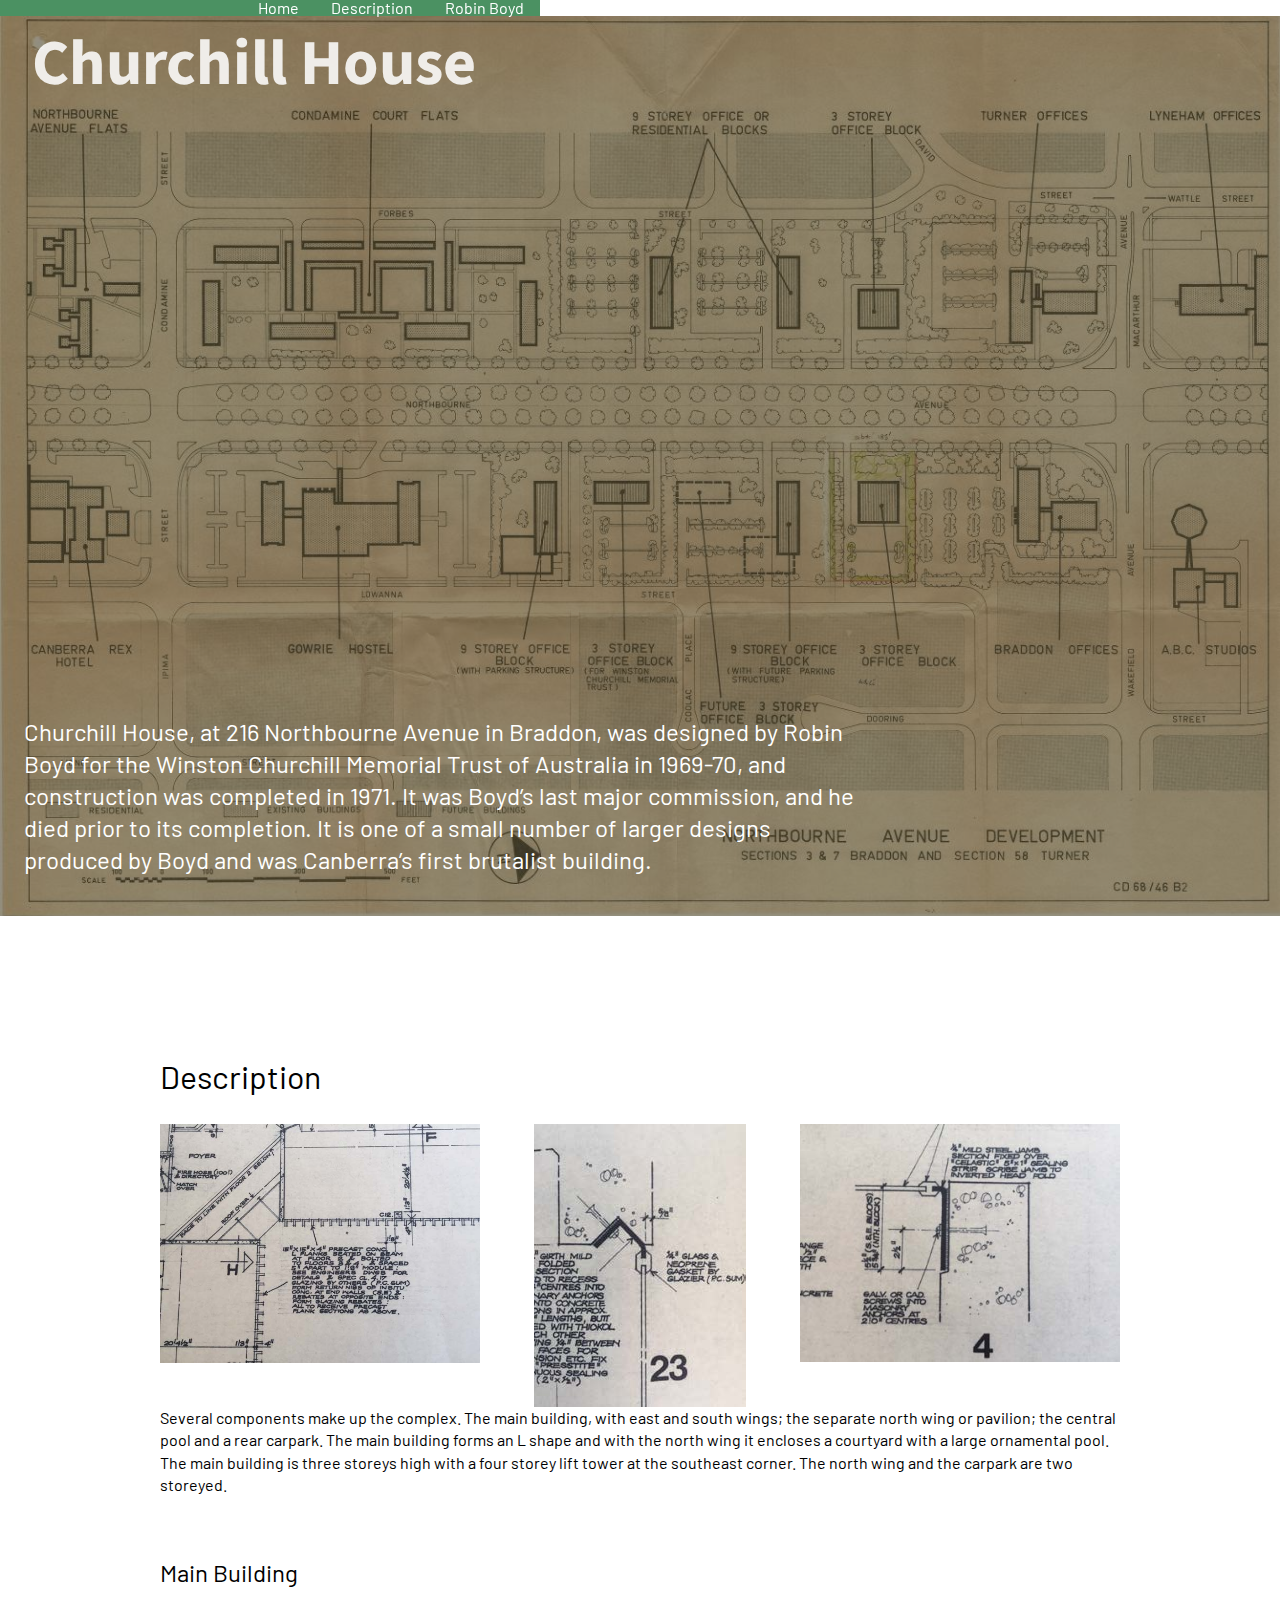
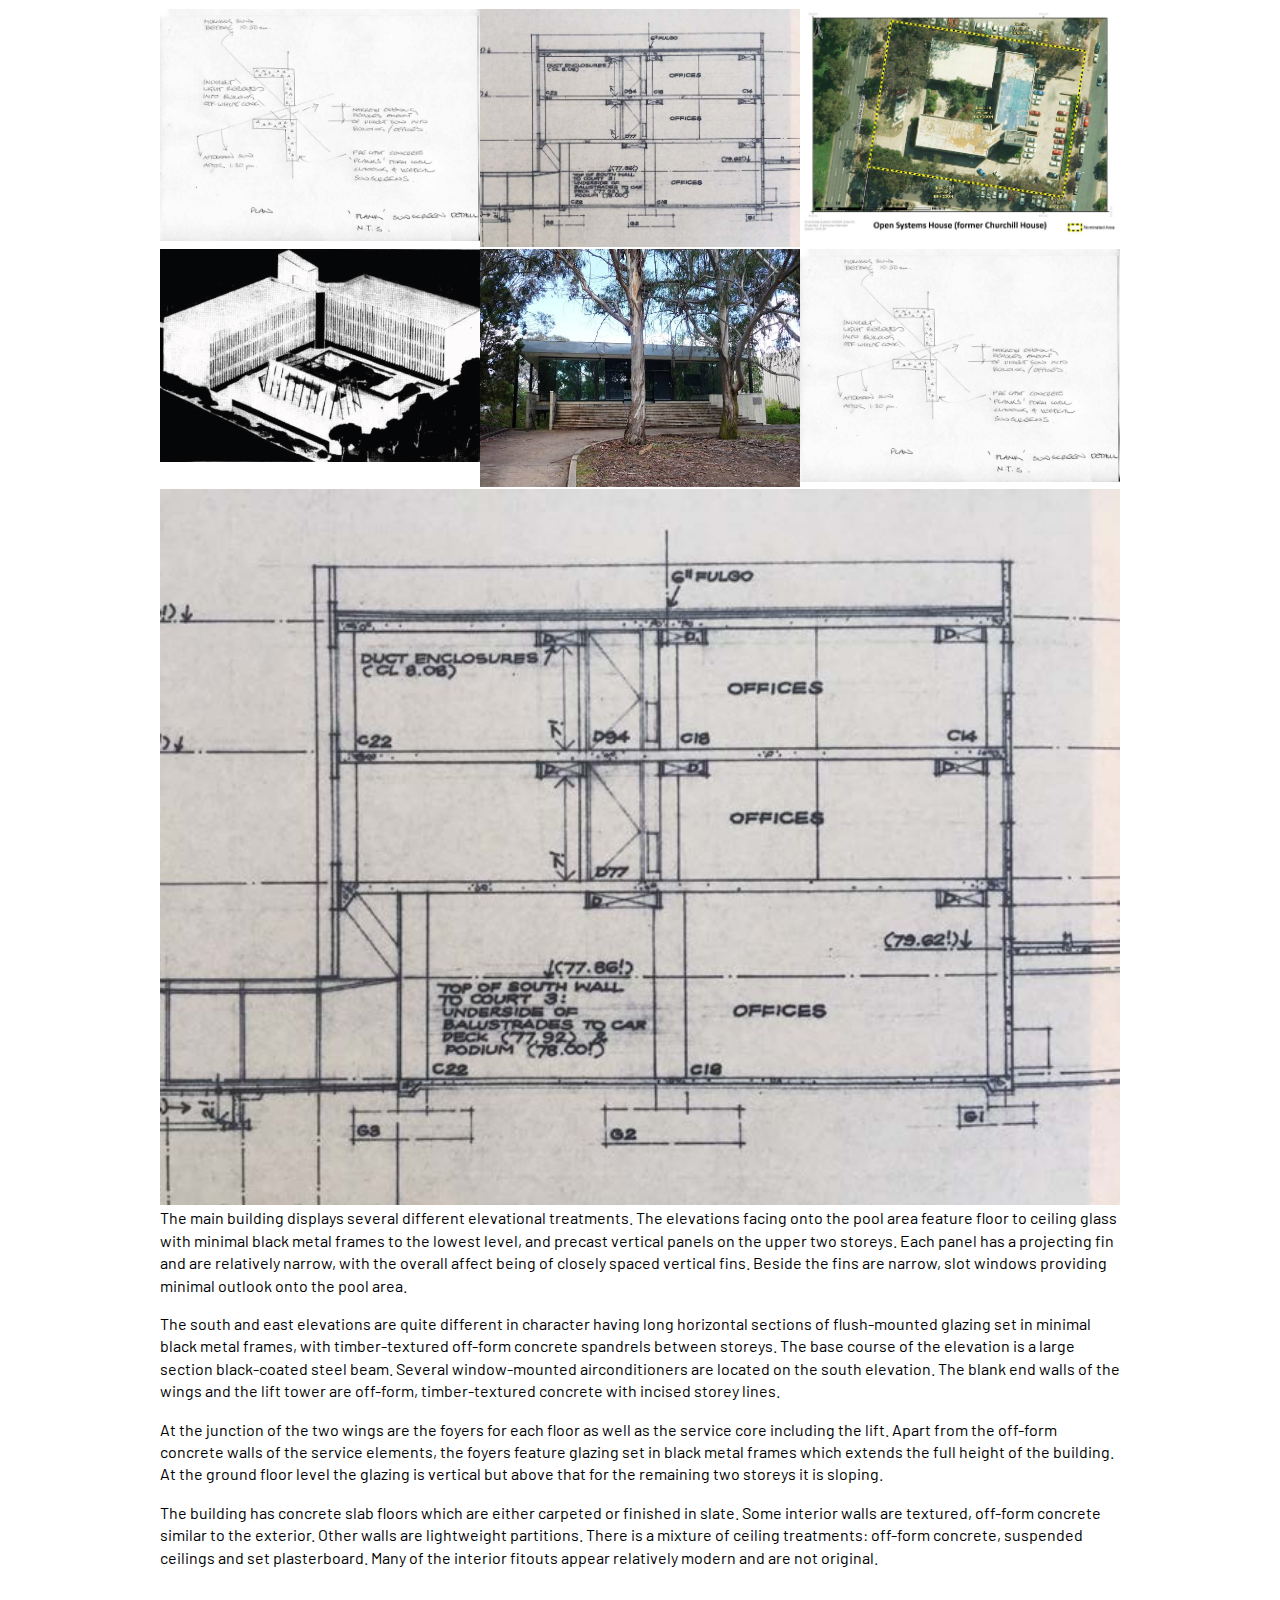
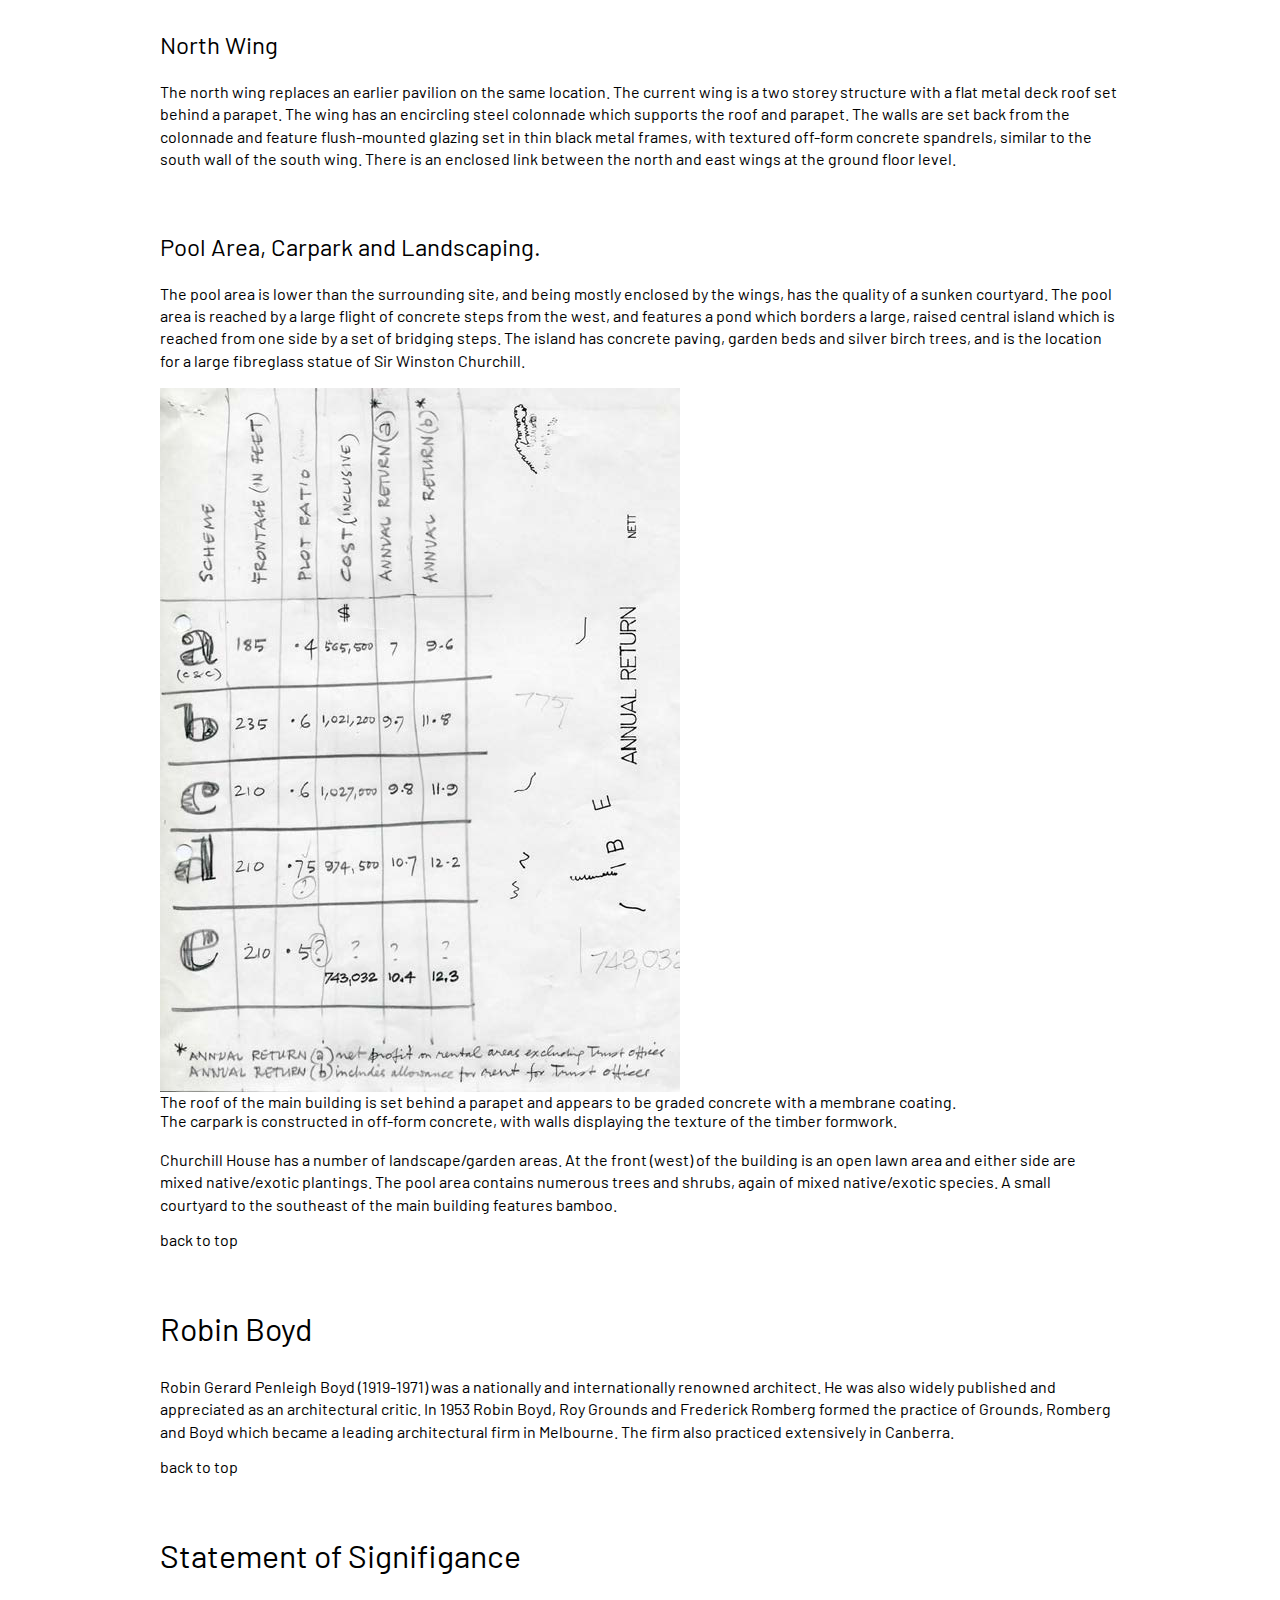
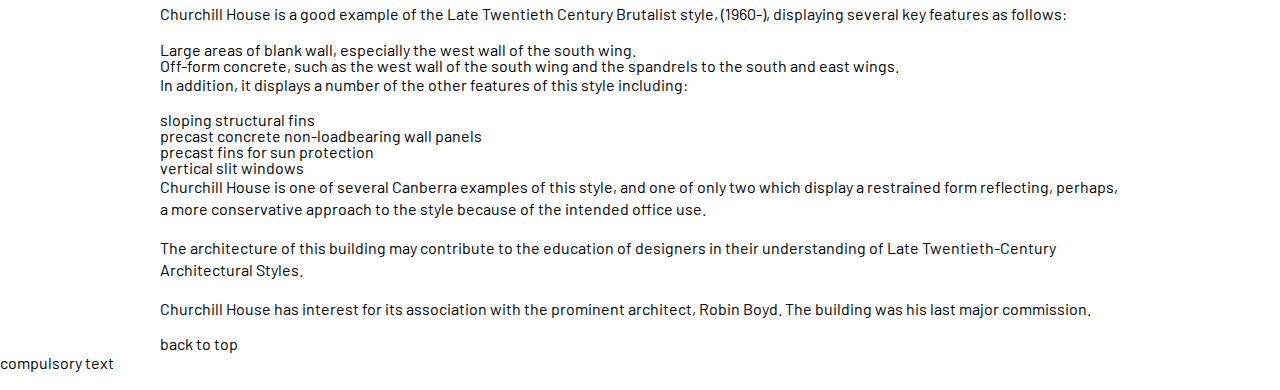
==== commit 22612daf: "Final submission" ====
--- a/site/index.html
+++ b/site/index.html
@@ -8,20 +8,39 @@
 	<link href="assets/css/style.css" rel="stylesheet"><!-- code to link page to stylesheet (CSS file) -->
 </head>
 
-<body>
+<body id="home">
 	<header>
 		<h1><a href="index.html">Churchill House</a></h1>
-		<nav>
+		<!-- <nav>
 			<ul>
 				<li><a href="#description">Description</a></li>
 				<li><a href="#robin-boyd">Robin Boyd</a></li>
-				<li><a href="#statement-of-signifigance">Statement of Signifigance</a></li>
 			</ul>
-		</nav>		
+		</nav>		 -->
+
+		<!-- Hamburger menu - https://code-boxx.com/simple-responsive-pure-css-hamburger-menu/ -->
+		<nav id="hamnav">
+			<!-- [THE HAMBURGER] -->
+			<label for="hamburger">&#9776;</label>
+			<input type="checkbox" id="hamburger"/>
+		   
+			<!-- [MENU ITEMS] -->
+			<ul id="hamitems">
+			  <li><a href="index.html">Home</a></li>
+			  <li><a href="#">Description</a></li>
+			  <li><a href="#">Robin Boyd</a></li>
+			</ul>
+		</nav>
+
 	</header>
 
 	<div class="row-hero">
-		<img title="tooltip" alt="Churchill House development plan." src="assets/img/churchill-house-1.jpg">
+		<img 
+			srcset="assets/img/churchill-house-1.jpg 800w, assets/img/churchill-house-2.jpg 400w, assets/img/churchill-house-3.jpg 250w"
+			title="tooltip" 
+			alt="Churchill House development plan." 
+			src="assets/img/churchill-house-1.jpg"
+		>
 		<p>Churchill House, at 216 Northbourne Avenue in Braddon, was designed by Robin Boyd for the Winston Churchill Memorial Trust of Australia in 1969-70, and construction was completed in 1971. It was Boyd’s last major commission, and he died prior to its completion. It is one of a small number of larger designs produced by Boyd and was Canberra’s first brutalist building.</p>
 	</div>
 
--- a/site/assets/css/style.css
+++ b/site/assets/css/style.css
@@ -12,7 +12,7 @@
 CONTENTS
 1. elements
 2. classes / IDs
-3. etc.
+3. hamburger
 4. media queries
 */
 
@@ -70,7 +70,7 @@
     max-width: 100%;    
 }
 
-nav{
+/* nav{
     position: fixed;
     top: 2rem;
     display: inline-block;
@@ -87,7 +87,7 @@
     }
     nav a:hover{
         color: #fff;
-    }
+    } */
 
 main{
     max-width: 960px;
@@ -151,7 +151,67 @@
         line-height: 2rem;
         border: 0;
     }
-/* 3 etc. */
+/* 3 Hamburger menu */
+
+/* [ON BIG SCREEN] */
+/* Wrapper */
+#hamnav {
+    background: none;
+    width: 60ch;
+    /* Optional */
+    position: sticky;
+    top: 0;
+    right: 0;
+  }
+  
+  /* Hide Hamburger icon */
+  #hamnav label, 
+  #hamburger { display: none; }
+  
+  /* Horizontal Menu Items */
+  #hamitems { 
+      /* padding: 1rem; */
+      width: 60ch;
+      background: var(--green);
+      display: flex; 
+      justify-content: flex-end;
+    }
+  #hamitems a {
+    /* width: 20%; 100% / 5 tabs = 20% */
+    padding: 1rem;
+    color: white;
+    text-align: center;
+  }
+  #hamitems a:hover {
+    background: #000;
+  }
+  
+  /* [ON SMALL SCREENS] */
+  @media screen and (max-width: 768px){
+    /* Show Hamburger Icon */
+    #hamnav label { 
+      display: inline-block; 
+      color: white;
+      background: #a02620;
+      font-style: normal;
+      font-size: 1.2em;
+      padding: 10px;
+    }
+  
+    /* Break down menu items into vertical */
+    #hamitems a {
+      box-sizing: border-box;
+      display: block;
+      width: 100%;
+      border-top: 1px solid #333;
+    }
+  
+    /* Toggle Show/Hide Menu */
+    #hamitems { display: none; }
+    #hamnav input:checked ~ #hamitems { display: block; }
+  }
+
+
 /* 4 Media queries - put them last to avoid cascade issues */
 
 @media screen and (max-width: 900px) {
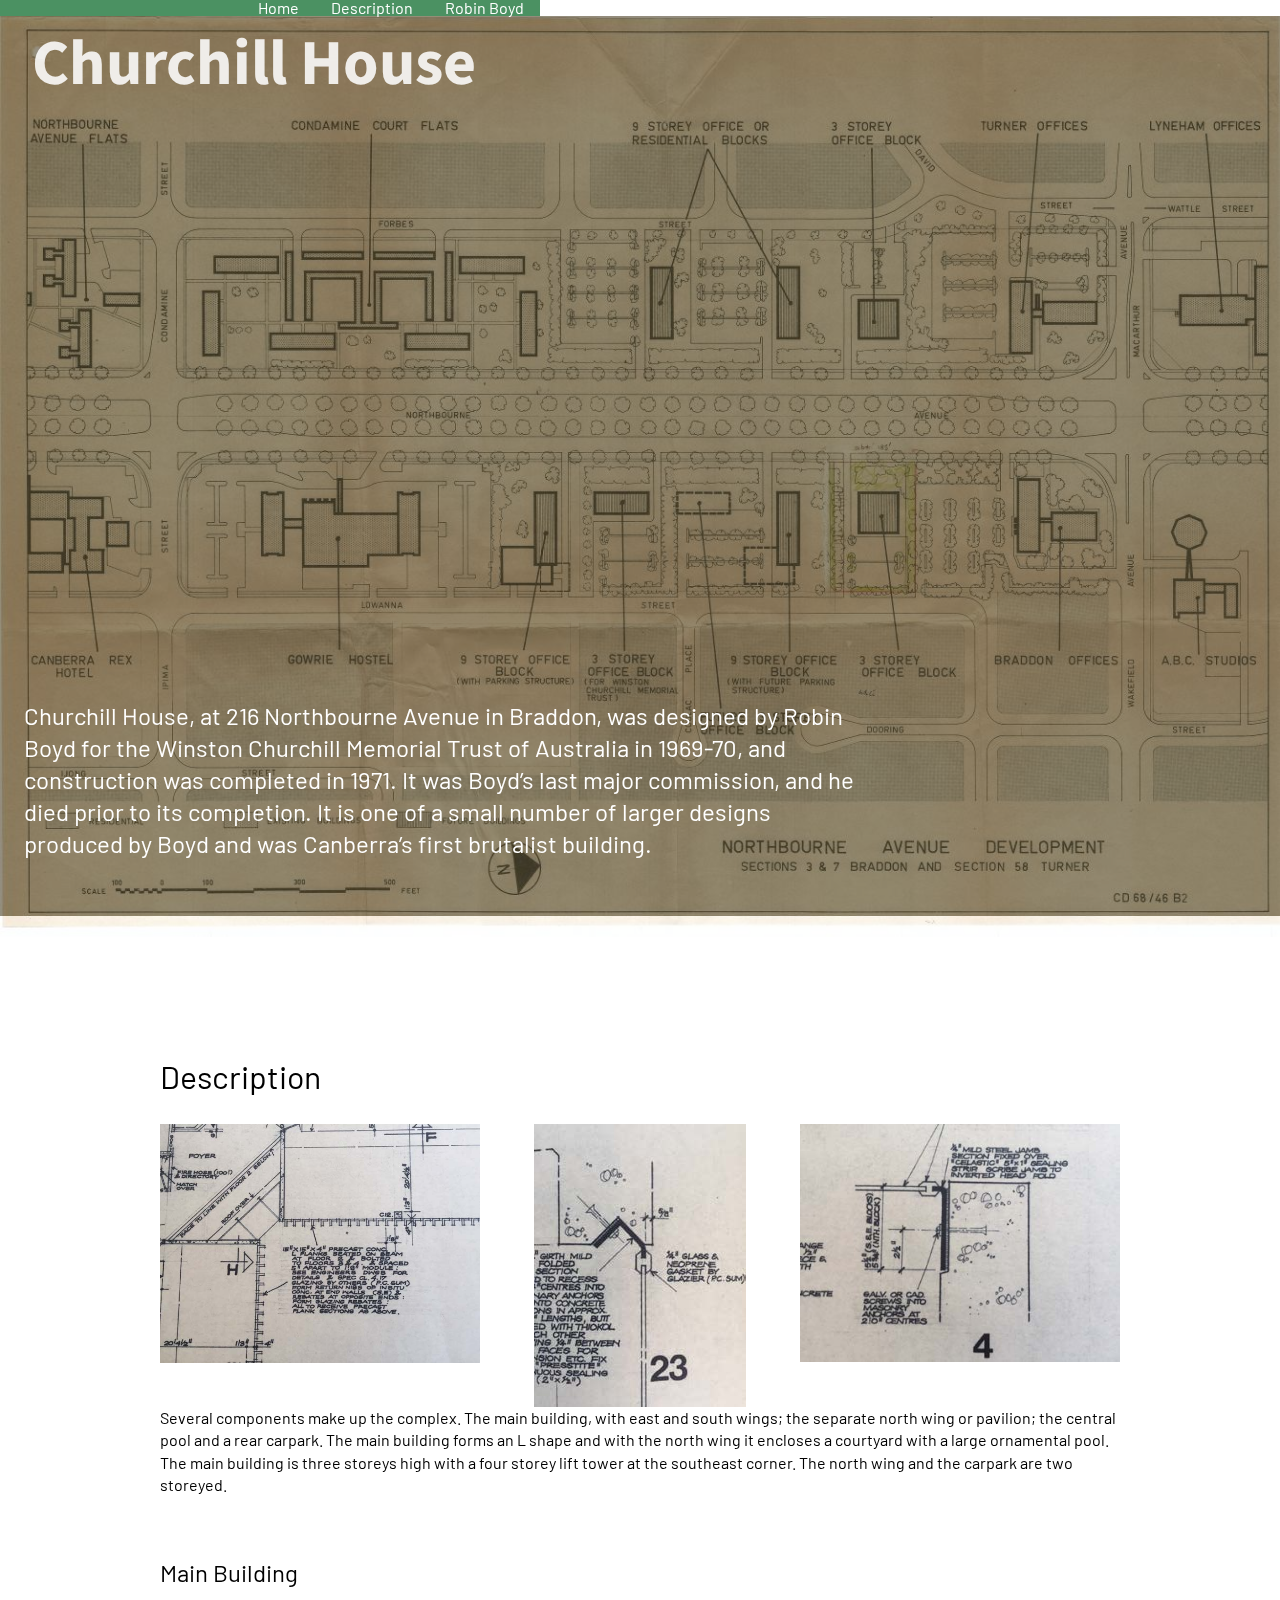
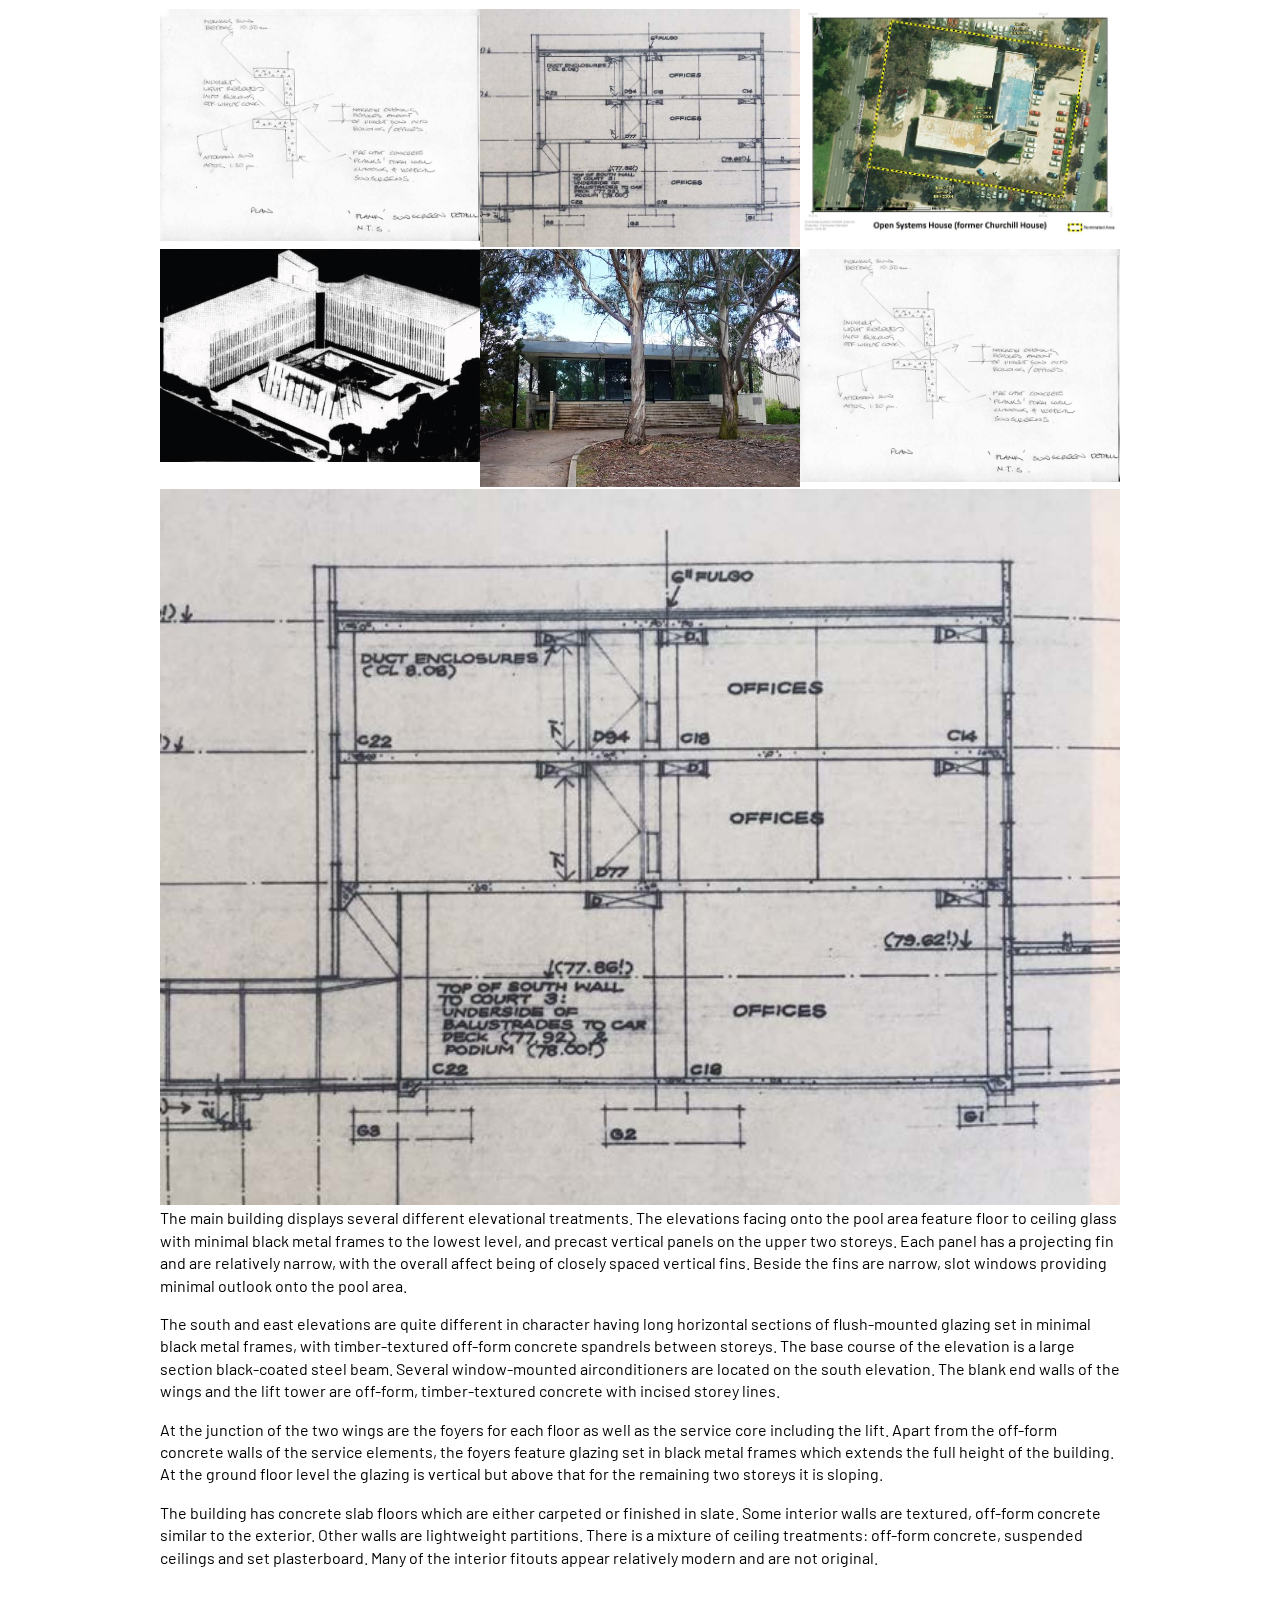
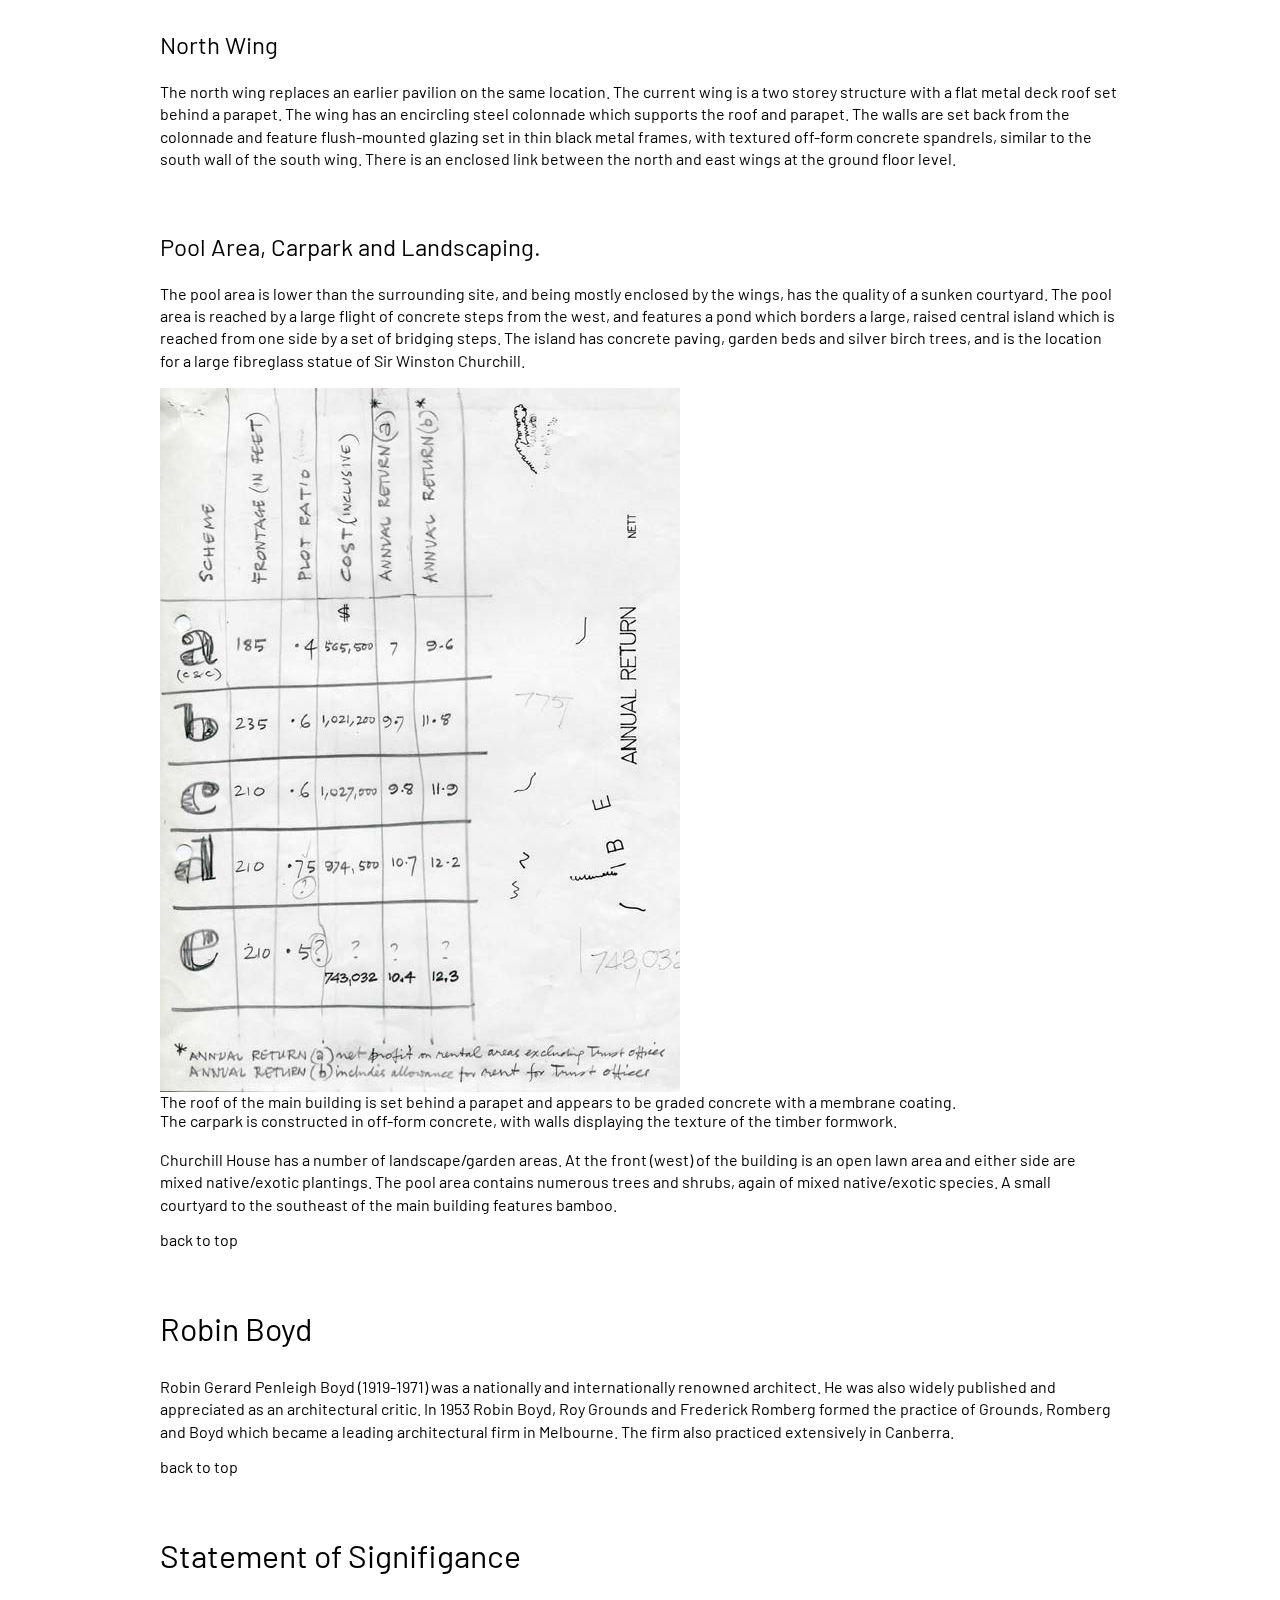
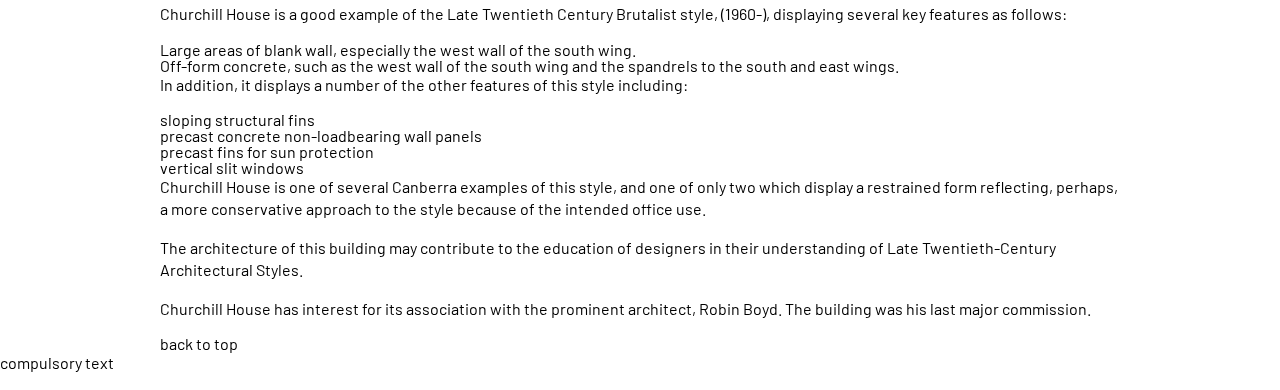
==== commit aa60f99a: "Final submission" ====
--- a/site/index.html
+++ b/site/index.html
@@ -20,7 +20,7 @@
 
 		<!-- Hamburger menu - https://code-boxx.com/simple-responsive-pure-css-hamburger-menu/ -->
 		<nav id="hamnav">
-			<!-- [THE HAMBURGER] -->
+			<!-- [THE HAMBURGER ICON] -->
 			<label for="hamburger">&#9776;</label>
 			<input type="checkbox" id="hamburger"/>
 		   
@@ -34,7 +34,7 @@
 
 	</header>
 
-	<div class="row-hero">
+	<div class="row-hero collapsing">
 		<img 
 			srcset="assets/img/churchill-house-1.jpg 800w, assets/img/churchill-house-2.jpg 400w, assets/img/churchill-house-3.jpg 250w"
 			title="tooltip" 
@@ -45,86 +45,86 @@
 	</div>
 
 	<main>
-		
-		
-		<section id="description">
-			<h2>Description</h2>
-			<div class="grid">
-				<img src="assets/img/churchill-house-8.jpg">
-				<img src="assets/img/churchill-house-7.jpg">
-				<img src="assets/img/churchill-house-6.jpg">
-				<p>Several components make up the complex. The main building, with east and south wings; the separate north wing or pavilion; the central pool and a rear carpark. The main building forms an L shape and with the north wing it encloses a courtyard with a large ornamental pool. The main building is three storeys high with a four storey lift tower at the southeast corner. The north wing and the carpark are two storeyed.</p>
-			</div>
+		<div class="wrapper">
+			<section id="description">
+				<h2>Description</h2>
+				<div class="grid">
+					<img src="assets/img/churchill-house-8.jpg">
+					<img src="assets/img/churchill-house-7.jpg">
+					<img src="assets/img/churchill-house-6.jpg">
+					<p>Several components make up the complex. The main building, with east and south wings; the separate north wing or pavilion; the central pool and a rear carpark. The main building forms an L shape and with the north wing it encloses a courtyard with a large ornamental pool. The main building is three storeys high with a four storey lift tower at the southeast corner. The north wing and the carpark are two storeyed.</p>
+				</div>
 
-			<h3 class="">Main Building</h3>
+				<h3 class="">Main Building</h3>
 
-			<ul class="flex-gallery">
-				<li><img src="assets/img/churchill-house-9.jpg"></li>
-				<li><img src="assets/img/churchill-house-10.jpg"></li>
-				<li><img src="assets/img/churchill-house-11.jpg"></li>
-				<li><img src="assets/img/churchill-house-12.jpg"></li>
-				<li><img src="assets/img/churchill-house-13.jpg"></li>
-				<li><img src="assets/img/churchill-house-9.jpg"></li>
-				<li><img src="assets/img/churchill-house-10.jpg"></li>
-			</ul>
-		
-			<p>The main building displays several different elevational treatments. The elevations facing onto the pool area feature floor to ceiling glass with minimal black metal frames to the lowest level, and precast vertical panels on the upper two storeys. Each panel has a projecting fin and are relatively narrow, with the overall affect being of closely spaced vertical fins. Beside the fins are narrow, slot windows providing minimal outlook onto the pool area.</p>
+				<ul class="flex-gallery">
+					<li><img src="assets/img/churchill-house-9.jpg"></li>
+					<li><img src="assets/img/churchill-house-10.jpg"></li>
+					<li><img src="assets/img/churchill-house-11.jpg"></li>
+					<li><img src="assets/img/churchill-house-12.jpg"></li>
+					<li><img src="assets/img/churchill-house-13.jpg"></li>
+					<li><img src="assets/img/churchill-house-9.jpg"></li>
+					<li><img src="assets/img/churchill-house-10.jpg"></li>
+				</ul>
+			
+				<p>The main building displays several different elevational treatments. The elevations facing onto the pool area feature floor to ceiling glass with minimal black metal frames to the lowest level, and precast vertical panels on the upper two storeys. Each panel has a projecting fin and are relatively narrow, with the overall affect being of closely spaced vertical fins. Beside the fins are narrow, slot windows providing minimal outlook onto the pool area.</p>
 
-			<p>The south and east elevations are quite different in character having long horizontal sections of flush-mounted glazing set in minimal black metal frames, with timber-textured off-form concrete spandrels between storeys. The base course of the elevation is a large section black-coated steel beam. Several window-mounted airconditioners are located on the south elevation. The blank end walls of the wings and the lift tower are off-form, timber-textured concrete with incised storey lines.</p>
+				<p>The south and east elevations are quite different in character having long horizontal sections of flush-mounted glazing set in minimal black metal frames, with timber-textured off-form concrete spandrels between storeys. The base course of the elevation is a large section black-coated steel beam. Several window-mounted airconditioners are located on the south elevation. The blank end walls of the wings and the lift tower are off-form, timber-textured concrete with incised storey lines.</p>
 
-			<p>At the junction of the two wings are the foyers for each floor as well as the service core including the lift. Apart from the off-form concrete walls of the service elements, the foyers feature glazing set in black metal frames which extends the full height of the building. At the ground floor level the glazing is vertical but above that for the remaining two storeys it is sloping.</p>
+				<p>At the junction of the two wings are the foyers for each floor as well as the service core including the lift. Apart from the off-form concrete walls of the service elements, the foyers feature glazing set in black metal frames which extends the full height of the building. At the ground floor level the glazing is vertical but above that for the remaining two storeys it is sloping.</p>
 
-			<p>The building has concrete slab floors which are either carpeted or finished in slate. Some interior walls are textured, off-form concrete similar to the exterior. Other walls are lightweight partitions. There is a mixture of ceiling treatments: off-form concrete, suspended ceilings and set plasterboard. Many of the interior fitouts appear relatively modern and are not original.</p>
+				<p>The building has concrete slab floors which are either carpeted or finished in slate. Some interior walls are textured, off-form concrete similar to the exterior. Other walls are lightweight partitions. There is a mixture of ceiling treatments: off-form concrete, suspended ceilings and set plasterboard. Many of the interior fitouts appear relatively modern and are not original.</p>
 
-			<h3>North Wing</h3>
+				<h3>North Wing</h3>
 
-			<p>The north wing replaces an earlier pavilion on the same location. The current wing is a two storey structure with a flat metal deck roof set behind a parapet. The wing has an encircling steel colonnade which supports the roof and parapet. The walls are set back from the colonnade and feature flush-mounted glazing set in thin black metal frames, with textured off-form concrete spandrels, similar to the south wall of the south wing. There is an enclosed link between the north and east wings at the ground floor level.</p>
+				<p>The north wing replaces an earlier pavilion on the same location. The current wing is a two storey structure with a flat metal deck roof set behind a parapet. The wing has an encircling steel colonnade which supports the roof and parapet. The walls are set back from the colonnade and feature flush-mounted glazing set in thin black metal frames, with textured off-form concrete spandrels, similar to the south wall of the south wing. There is an enclosed link between the north and east wings at the ground floor level.</p>
 
-			<h3>Pool Area, Carpark and Landscaping.</h3>
+				<h3>Pool Area, Carpark and Landscaping.</h3>
 
-			<p>The pool area is lower than the surrounding site, and being mostly enclosed by the wings, has the quality of a sunken courtyard. The pool area is reached by a large flight of concrete steps from the west, and features a pond which borders a large, raised central island which is reached from one side by a set of bridging steps. The island has concrete paving, garden beds and silver birch trees, and is the location for a large fibreglass statue of Sir Winston Churchill.</p>
+				<p>The pool area is lower than the surrounding site, and being mostly enclosed by the wings, has the quality of a sunken courtyard. The pool area is reached by a large flight of concrete steps from the west, and features a pond which borders a large, raised central island which is reached from one side by a set of bridging steps. The island has concrete paving, garden beds and silver birch trees, and is the location for a large fibreglass statue of Sir Winston Churchill.</p>
 
-			<figure class="">
-				<img src="assets/img/churchill-house-2.jpg">
-				<figcaption>The roof of the main building is set behind a parapet and appears to be graded concrete with a membrane coating.</figcaption>
-			</figure>
+				<figure class="">
+					<img src="assets/img/churchill-house-2.jpg">
+					<figcaption>The roof of the main building is set behind a parapet and appears to be graded concrete with a membrane coating.</figcaption>
+				</figure>
 
-			<p>The carpark is constructed in off-form concrete, with walls displaying the texture of the timber formwork.</p>
+				<p>The carpark is constructed in off-form concrete, with walls displaying the texture of the timber formwork.</p>
 
-			<p>Churchill House has a number of landscape/garden areas. At the front (west) of the building is an open lawn area and either side are mixed native/exotic plantings. The pool area contains numerous trees and shrubs, again of mixed native/exotic species. A small courtyard to the southeast of the main building features bamboo.</p>
-			<a href="#">back to top</a>
-		</section>
-		<section>
-			<h2 id="robin-boyd">Robin Boyd</h2>
-			
-			<p>Robin Gerard Penleigh Boyd (1919-1971) was a nationally and internationally renowned architect. He was also widely published and appreciated as an architectural critic. In 1953 Robin Boyd, Roy Grounds and Frederick Romberg formed the practice of Grounds, Romberg and Boyd which became a leading architectural firm in Melbourne. The firm also practiced extensively in Canberra.</p>
-			<a href="#">back to top</a>
-		</section>
-		<section id="statement-of-signifigance">
-			<h2 class="">Statement of Signifigance</h2>
+				<p>Churchill House has a number of landscape/garden areas. At the front (west) of the building is an open lawn area and either side are mixed native/exotic plantings. The pool area contains numerous trees and shrubs, again of mixed native/exotic species. A small courtyard to the southeast of the main building features bamboo.</p>
+				<a href="#">back to top</a>
+			</section>
+			<section>
+				<h2 id="robin-boyd">Robin Boyd</h2>
+				
+				<p>Robin Gerard Penleigh Boyd (1919-1971) was a nationally and internationally renowned architect. He was also widely published and appreciated as an architectural critic. In 1953 Robin Boyd, Roy Grounds and Frederick Romberg formed the practice of Grounds, Romberg and Boyd which became a leading architectural firm in Melbourne. The firm also practiced extensively in Canberra.</p>
+				<a href="#">back to top</a>
+			</section>
+			<section id="statement-of-signifigance">
+				<h2 class="">Statement of Signifigance</h2>
 
-			<p>Churchill House is a good example of the Late Twentieth Century Brutalist style, (1960-), displaying several key features as follows:</p>
+				<p>Churchill House is a good example of the Late Twentieth Century Brutalist style, (1960-), displaying several key features as follows:</p>
 
-			<ul>
-				<li>Large areas of blank wall, especially the west wall of the south wing.</li>
-				<li>Off-form concrete, such as the west wall of the south wing and the spandrels to the south and east wings.</li>
-			</ul>
+				<ul>
+					<li>Large areas of blank wall, especially the west wall of the south wing.</li>
+					<li>Off-form concrete, such as the west wall of the south wing and the spandrels to the south and east wings.</li>
+				</ul>
 
-			<p>In addition, it displays a number of the other features of this style including:</p>
-			<ul class="">
-				<li>sloping structural fins</li>
-				<li>precast concrete non-loadbearing wall panels</li>
-				<li>precast fins for sun protection</li>
-				<li>vertical slit windows</li>
-			</ul>
-			<p>Churchill House is one of several Canberra examples of this style, and one of only two which display a restrained form reflecting, perhaps, a more conservative approach to the style because of the intended office use.</p>
+				<p>In addition, it displays a number of the other features of this style including:</p>
+				<ul class="">
+					<li>sloping structural fins</li>
+					<li>precast concrete non-loadbearing wall panels</li>
+					<li>precast fins for sun protection</li>
+					<li>vertical slit windows</li>
+				</ul>
+				<p>Churchill House is one of several Canberra examples of this style, and one of only two which display a restrained form reflecting, perhaps, a more conservative approach to the style because of the intended office use.</p>
 
-			<p>The architecture of this building may contribute to the education of designers in their understanding of Late Twentieth-Century Architectural Styles.</p>
+				<p>The architecture of this building may contribute to the education of designers in their understanding of Late Twentieth-Century Architectural Styles.</p>
 
-			<p>Churchill House has interest for its association with the prominent architect, Robin Boyd. The building was his last major commission.</p>
+				<p>Churchill House has interest for its association with the prominent architect, Robin Boyd. The building was his last major commission.</p>
 
-			<a href="#">back to top</a>
-		</section>	
+				<a href="#">back to top</a>
+			</section>
+		</div>	
 	</main>
 
 	<footer><p>compulsory text</p></footer>
--- a/site/assets/css/style.css
+++ b/site/assets/css/style.css
@@ -40,7 +40,8 @@
 
 h1{
     font-size: 4rem;
-    position: absolute;
+    position: fixed;
+    z-index: -5;
     top: 0;
     left:0;
     padding: 2rem;
@@ -90,6 +91,10 @@
     } */
 
 main{
+    background: #fff;
+}
+
+.wrapper{
     max-width: 960px;
     margin: 0 auto;
 }
@@ -127,11 +132,15 @@
     margin-bottom: 5rem;
     width: 100%;
     height: 100vh;
-    overflow: hidden;
+    /* overflow: hidden; */
     position: relative;
-    z-index: -5;
+    z-index: -10;
     background: #291e00;
-    display: flex;
+    /* background-image: url(../img/churchill-house-1.jpg);
+    background-position: center;
+    background-attachment: fixed;
+    background-size: cover; */
+    /* display: flex; */
 }
     .row-hero img{
         opacity: 0.5;
@@ -142,7 +151,7 @@
 
     }
     .row-hero p{
-        position: absolute;
+        position: fixed;
         left: 1.5rem;
         bottom: 1.5rem;
         max-width: 60ch;
@@ -151,6 +160,11 @@
         line-height: 2rem;
         border: 0;
     }
+
+.collapsing{
+    /* background: #fff; */
+}    
+
 /* 3 Hamburger menu */
 
 /* [ON BIG SCREEN] */
